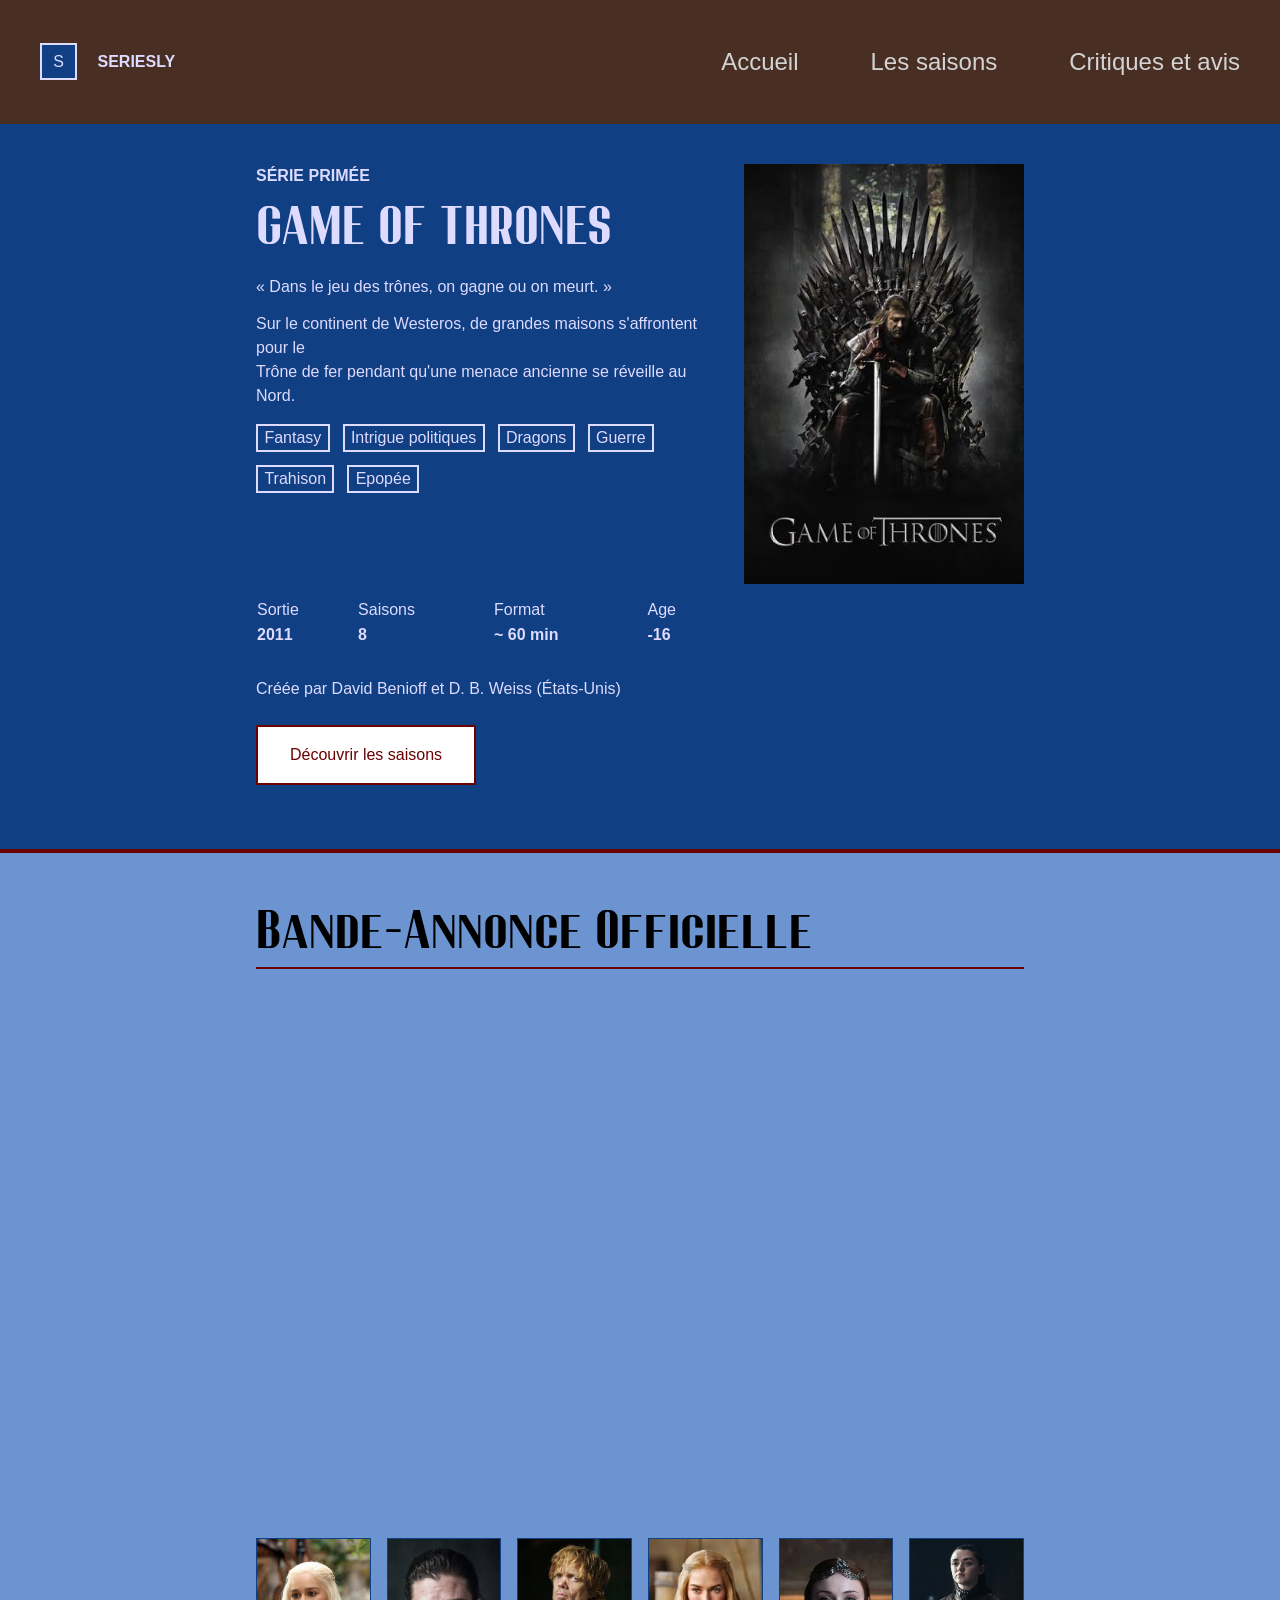
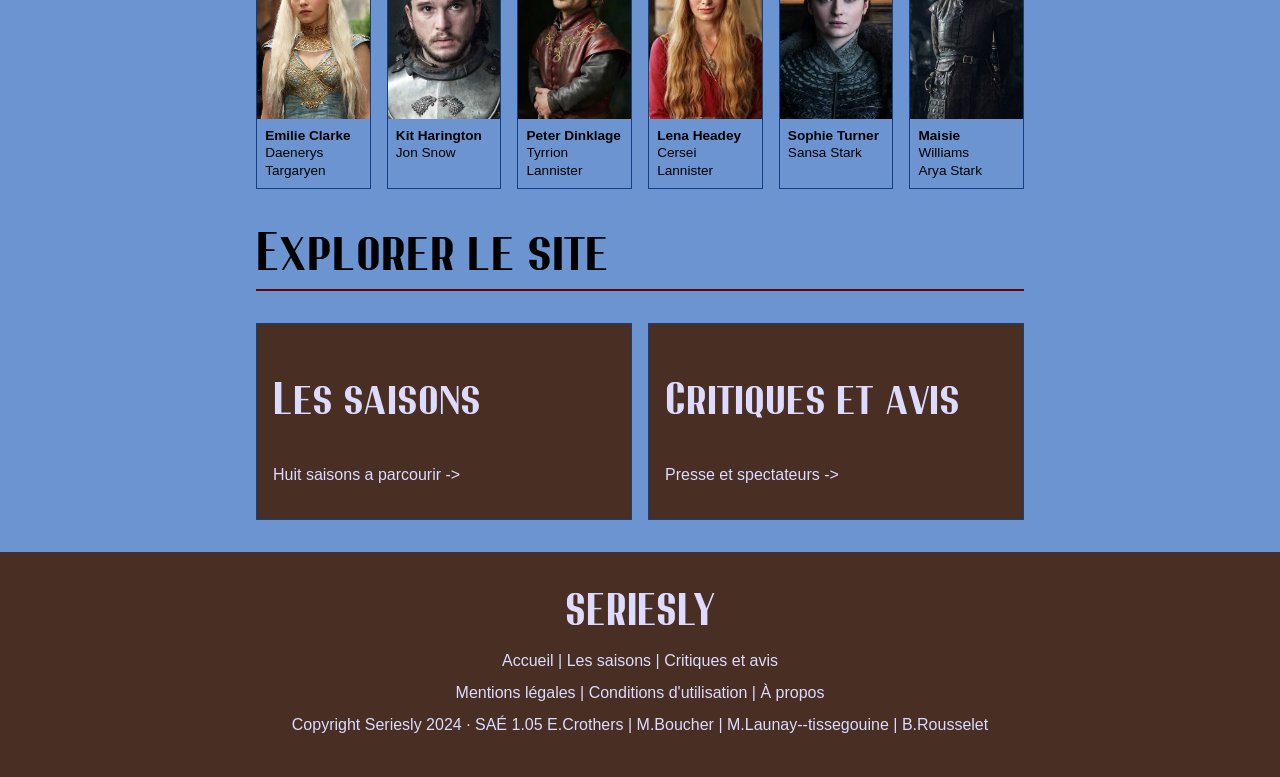
==== index.html @ 0ef0953d "correction de la strucure pour la publication du site avec github" ====
<!DOCTYPE html>
<html lang="">
  <head>
    <meta charset="utf-8">
    <title>Seriesly, Game of thrones</title>
		<link href="style.css" rel="stylesheet">
  </head>
  <body>
    <header>
        <p>S <a href=""><strong>SERIESLY</strong></a></p>
        <nav>
          <ul>
            <li>Accueil</li>
            <li>Les saisons</li>
            <li>Critiques et avis</li>
          </ul>
        </nav>
    </header>
    <div>
      <figure>
        <img src="./images/afficheSaison1.jpg" alt="Affiche Officielle">
      </figure>
      <p><strong>Série primée</strong></p>
      <h1>GAME OF THRONES</h1>
      <blockquote> &laquo Dans le jeu des trônes, on gagne ou on meurt. &raquo</blockquote>
      <p>Sur le continent de Westeros, de grandes maisons s'affrontent pour le <br>Trône de fer pendant qu'une menace ancienne se réveille au Nord.</p>
      <ul>
        <li>Fantasy</li>
        <li>Intrigue politiques</li>
        <li>Dragons</li>
        <li>Guerre</li>
        <li>Trahison</li>
        <li>Epopée</li>
      </ul>
      <table>
          <tr>
            <th>Sortie</th>
            <th>Saisons</th>
            <th>Format</th>
            <th>Age</th>
          </tr>
          <tr>
            <th>2011</th>
            <th>8</th>
            <th>~ 60 min</th>
            <th>-16</th>
          </tr>
      </table>
      <p>Créée par David Benioff et D. B. Weiss (États-Unis)</p>
      <p><a href="">Découvrir les saisons</a></p>
    </div>
    <main>
      <h1>Bande-Annonce Officielle</h1>
        <iframe width="100%" height="500" src="https://www.youtube.com/embed/aAF12LNAeNI" title="Bande Annonce Officielle" frameborder="0" allow="accelerometer; autoplay; clipboard-write; encrypted-media; gyroscope; picture-in-picture; web-share" allowfullscreen></iframe>     
        
      <ul>
        <li>
            <figure>
              <img src="./images/emiliaClarke.jpg" alt="Emilia Clarke, Daenerys Targaryen">
              <figcaption>Emilie Clarke <br>Daenerys Targaryen</figcaption>
            </figure>
        </li>
        <li>
          <figure>
            <img src="./images/kitHarington.jpg" alt="Kit Harington, Jon Snow">
            <figcaption>Kit Harington <br>Jon Snow</figcaption>
        </figure>
        </li>
        <li>
          <figure>
            <img src="./images/peterDinklage.jpg" alt="Peter Dinklage, Tyrrion Lannister">
            <figcaption>Peter Dinklage <br>Tyrrion Lannister</figcaption>
          </figure>
        </li>
        <li>
          <figure>
            <img src="./images/lenaHeadey.jpg" alt="Lena Headey, Cersei Lannister">
            <figcaption>Lena Headey <br>Cersei Lannister</figcaption>
          </figure>
        </li>
        <li>
          <figure>
            <img src="./images/sophieTurner.jpg" alt="Sophie Turner, Sansa Stark">
            <figcaption>Sophie Turner <br>Sansa Stark</figcaption>
          </figure>
        </li>
        <li>
          <figure>
            <img src="./images/maisieWilliams.jpg" alt="Maisie Williams, Arya Stark">
            <figcaption>Maisie Williams <br>Arya Stark</figcaption>
          </figure>
        </li>
      </ul>
      <h1>Explorer le site</h1>
      <section>
        <article>
          <h2>Les saisons</h2>
          <p>Huit saisons a parcourir -></p>
        </article>
        <article>
          <h2>Critiques et avis</h2>
          <p>Presse et spectateurs -></p>
        </article>
      </section>
    </main>
    <footer>
      <h2>SERIESLY</h2>
      <p><a href="">Accueil</a> | <a href="">Les saisons</a> | <a href="">Critiques et avis</a></p>
      <p>Mentions légales | Conditions d'utilisation | À propos</p>
      <p>Copyright Seriesly 2024 · SAÉ 1.05 <a href="mailto:enzo.crothers@etudiant.univ-rennes.fr">E.Crothers</a> | <a href="mailto:matthis.boucher@etudiant.univ-rennes.fr">M.Boucher</a> | <a href="mailto:matis.launay--tissegouine@etudiant.univ-rennes.fr">M.Launay--tissegouine</a> | <a href="mailto:baptiste.rousselet@etudiant.univ-rennes.fr">B.Rousselet</a></p>
    </footer>
  </body>
</html>
---- style.css ----
@font-face {
    font-family: 'Mason';
    src: url('./fonts/mason_2/Mason-bold.otf') format('opentype');
    font-weight: normal;
    font-style: normal;
}

body, header, footer {
    margin: 0;
}

body {
    font-family: 'Inter', Arial, sans-serif;
}

h1, h2, h3, h4 {
    font-family: 'Mason', serif;
}

h1 {
    font-size: 3em;
}

h2 {
    font-size: 2.5em;
}

h3 {
    font-size: 2em;
}

h4 {
    font-size: 1.5em;
}

p {
    line-height: 1.5em;
    font-size: 16px;
}

/* HEADER  */
header {
    padding: 1em 20px 1em 1em;
    display: flex;
    justify-content: space-between;
    align-items: center;
    color: #dddbff;
    background-color: #482e23;
    font-size: 1.5em;
}

header p::first-letter {
    background-color: #113f83;
    border: solid 2px #dddbff;
    padding: 0.5em 0.7em;
    margin: 1em;
}

header a {
    text-decoration: none;
    color: #dddbff;
    text-transform: uppercase;
}

header li:hover {
    border-bottom: solid 2px #dddbff;
    color: #dddbff;
}

header ul {
    display: flex;
    gap: 3em;
    list-style: none;
    color: lightgrey;
}

header nav {
    margin-left: auto;
    margin-right: 20px;
}

/* DIV */
div {
    background-color: #113f83;
    color: #dddbff;
    padding: 2.5em 20%;
    border-bottom: solid 4px #6B0000;
    overflow: auto;
}

div figure {
    float: right;
    margin: 0 0 1em 2em;
}

div figure img {
    max-width: 280px;
    height: auto;
    display: block;
}

div h1 {
    margin: 0.15em 0 0.3em 0;
}

div p:first-of-type {
    text-transform: uppercase;
    margin-top: 0;
    margin-bottom: 0;
}

div blockquote {
    margin: 0;
    font-size: 16px;
}

div ul {
    display: flex;
    flex-wrap: wrap;
    padding: 0;
    gap: 0.8em;
    list-style: none;
}

div li {
    border: solid 2px #dddbff;
    padding: 0.2em 0.4em;
}

div table {
    width: 60%;
    text-align: left;
    border-collapse: collapse;
    margin: 2em 0;
}

div table tr:first-of-type th {
    font-weight: normal;
    padding-bottom: 0.4em;
}

div p a {
    display: inline-block;
    padding: 1em 2em;
    margin: 0.5em 0;
    background-color: white;
    color: #6B0000;
    border: solid 2px #6B0000;
    text-decoration: none;
}

div p a:hover {
    background-color: #dddbff;
}

/* MAIN */
main {
    background-color: #6b94d1;
    color: black;
    padding: 2em 20%;
}

main h1 {
    width: 100%;
    border-bottom: solid 2px #6B0000;
    margin-top: 0.3em;
}

main iframe {
    width: 100%;
    height: 500px;
}

main ul {
    display: grid;
    grid-template-columns: repeat(6, 1fr);
    gap: 1em;
    list-style: none;
    padding: 0;
    margin: 2em 0;
}

main ul li {
    border: solid 1px #113f83;
}

main ul figure {
    margin: 0;
}

main ul img {
    width: 100%;
    height: 180px;
    object-fit: cover;
    object-position: top;
    display: block;
}

main ul figcaption {
    padding: 0.6em;
    font-size: 0.85em;
    line-height: 1.3em;
}

main ul figcaption::first-line {
    font-weight: bold;
}

main section {
    display: grid;
    grid-template-columns: repeat(2, 1fr);
    width: 100%;
    gap: 1em;
}

main article {
    color: #dddbff;
    background-color: #482e23;
    padding: 1em;
    border: solid 1px #113f83;
}

main article:hover {
    background-color: #6B0000;
}

/* FOOTER */

footer {
    background-color: #482e23;
    padding: 2em 0;
    margin: 0;
}

footer h2, footer p, footer a {
    color: #dddbff;
    margin: 0;
    text-align: center;
    text-decoration: none;
}

footer p {
    margin: 0.5em 0;
}

footer a:hover {
    border-bottom: solid 1px #dddbff;
}
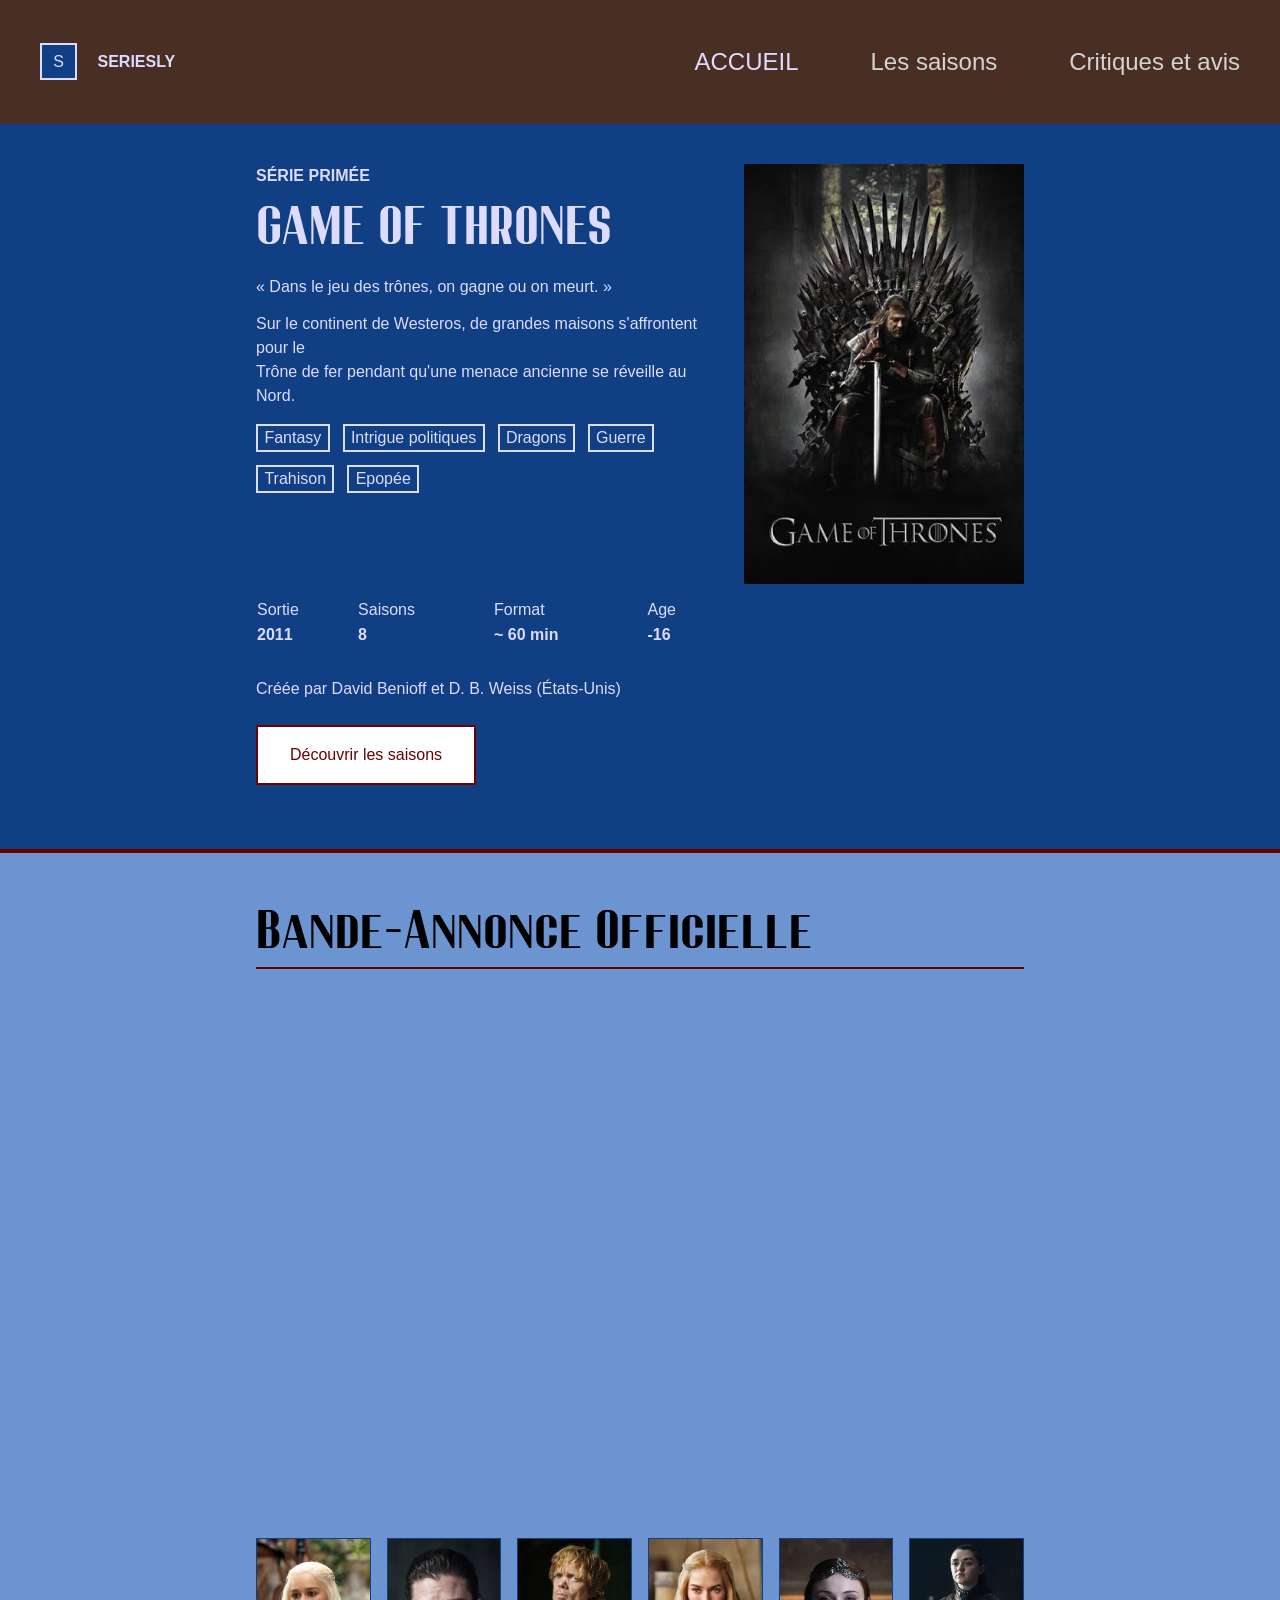
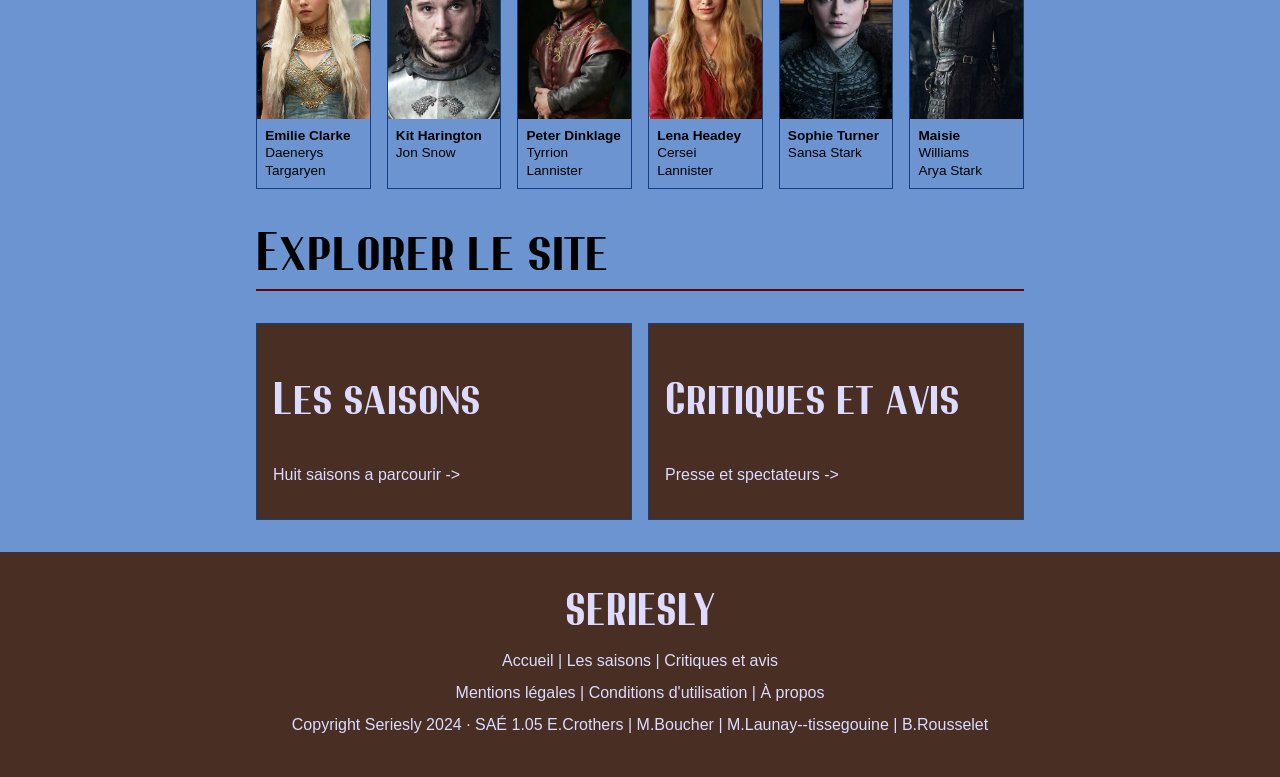
==== commit f8557008: "remove double site and add accueil reference" ====
--- a/index.html
+++ b/index.html
@@ -7,10 +7,10 @@
   </head>
   <body>
     <header>
-        <p>S <a href=""><strong>SERIESLY</strong></a></p>
+        <p>S <a href="#"><strong>SERIESLY</strong></a></p>
         <nav>
           <ul>
-            <li>Accueil</li>
+            <li><a href="#">Accueil</a></li>
             <li>Les saisons</li>
             <li>Critiques et avis</li>
           </ul>
@@ -105,7 +105,7 @@
     </main>
     <footer>
       <h2>SERIESLY</h2>
-      <p><a href="">Accueil</a> | <a href="">Les saisons</a> | <a href="">Critiques et avis</a></p>
+      <p><a href="#">Accueil</a> | <a href="">Les saisons</a> | <a href="">Critiques et avis</a></p>
       <p>Mentions légales | Conditions d'utilisation | À propos</p>
       <p>Copyright Seriesly 2024 · SAÉ 1.05 <a href="mailto:enzo.crothers@etudiant.univ-rennes.fr">E.Crothers</a> | <a href="mailto:matthis.boucher@etudiant.univ-rennes.fr">M.Boucher</a> | <a href="mailto:matis.launay--tissegouine@etudiant.univ-rennes.fr">M.Launay--tissegouine</a> | <a href="mailto:baptiste.rousselet@etudiant.univ-rennes.fr">B.Rousselet</a></p>
     </footer>
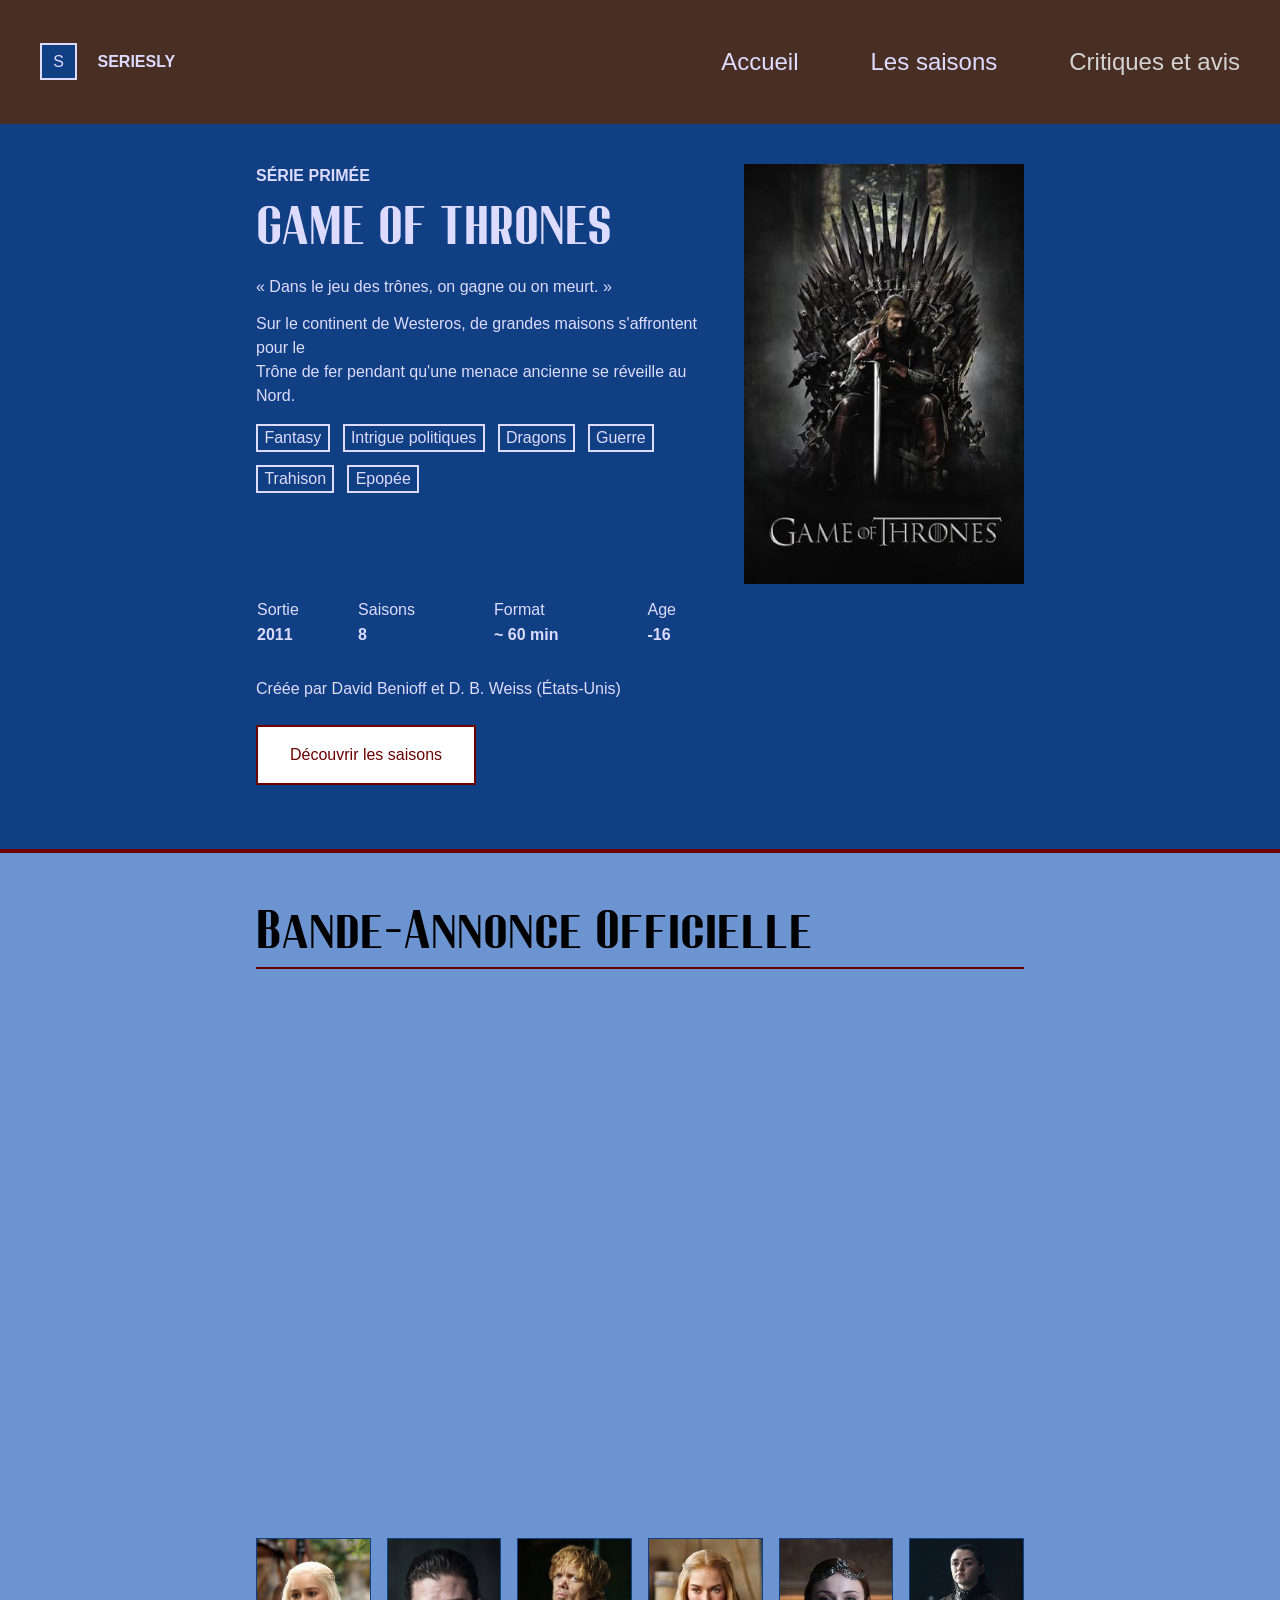
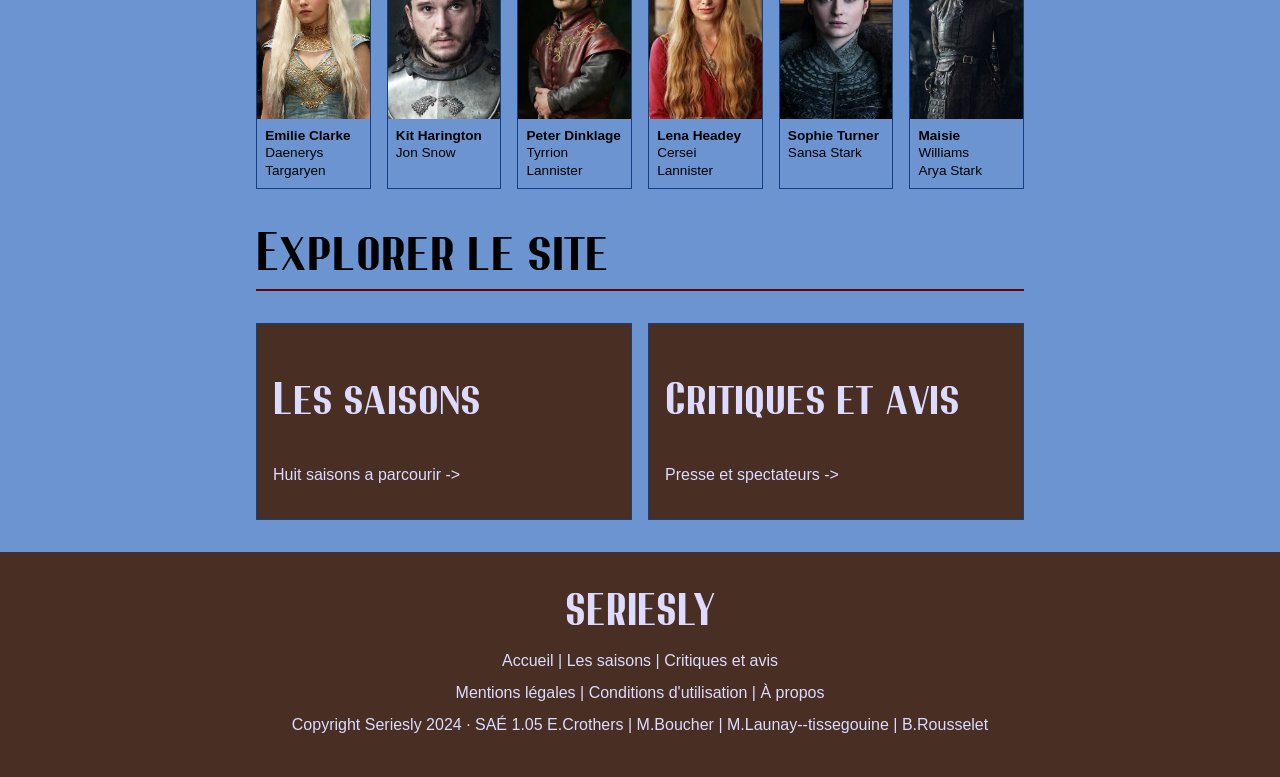
==== commit d7880293: "nouvelle page listeSaison et commencé saisonUn manque juste le css du main" ====
--- a/index.html
+++ b/index.html
@@ -3,15 +3,15 @@
   <head>
     <meta charset="utf-8">
     <title>Seriesly, Game of thrones</title>
-		<link href="style.css" rel="stylesheet">
+		<link href="style_index.css" rel="stylesheet">
   </head>
   <body>
     <header>
-        <p>S <a href="#"><strong>SERIESLY</strong></a></p>
+        <p> <a href="#">S <strong>SERIESLY</strong></a></p>
         <nav>
           <ul>
             <li><a href="#">Accueil</a></li>
-            <li>Les saisons</li>
+            <li><a href="./listeSaison.html">Les saisons</a></li>
             <li>Critiques et avis</li>
           </ul>
         </nav>
@@ -47,7 +47,7 @@
           </tr>
       </table>
       <p>Créée par David Benioff et D. B. Weiss (États-Unis)</p>
-      <p><a href="">Découvrir les saisons</a></p>
+      <p><a href="./listeSaison.html">Découvrir les saisons</a></p>
     </div>
     <main>
       <h1>Bande-Annonce Officielle</h1>
@@ -95,7 +95,7 @@
       <section>
         <article>
           <h2>Les saisons</h2>
-          <p>Huit saisons a parcourir -></p>
+          <p><a href="./listeSaison.html">Huit saisons a parcourir -></a></p>
         </article>
         <article>
           <h2>Critiques et avis</h2>
@@ -105,7 +105,7 @@
     </main>
     <footer>
       <h2>SERIESLY</h2>
-      <p><a href="#">Accueil</a> | <a href="">Les saisons</a> | <a href="">Critiques et avis</a></p>
+      <p><a href="#">Accueil</a> | <a href="./listeSaison.html">Les saisons</a> | <a href="">Critiques et avis</a></p>
       <p>Mentions légales | Conditions d'utilisation | À propos</p>
       <p>Copyright Seriesly 2024 · SAÉ 1.05 <a href="mailto:enzo.crothers@etudiant.univ-rennes.fr">E.Crothers</a> | <a href="mailto:matthis.boucher@etudiant.univ-rennes.fr">M.Boucher</a> | <a href="mailto:matis.launay--tissegouine@etudiant.univ-rennes.fr">M.Launay--tissegouine</a> | <a href="mailto:baptiste.rousselet@etudiant.univ-rennes.fr">B.Rousselet</a></p>
     </footer>
--- a/style_index.css
+++ b/style_index.css
@@ -0,0 +1,263 @@
+@font-face {
+    font-family: 'Mason';
+    src: url('./fonts/mason_2/Mason-bold.otf') format('opentype');
+    font-weight: normal;
+    font-style: normal;
+}
+
+body, header, footer {
+    margin: 0;
+}
+
+body {
+    font-family: 'Inter', Arial, sans-serif;
+}
+
+h1, h2, h3, h4 {
+    font-family: 'Mason', serif;
+}
+
+h1 {
+    font-size: 3em;
+}
+
+h2 {
+    font-size: 2.5em;
+}
+
+h3 {
+    font-size: 2em;
+}
+
+h4 {
+    font-size: 1.5em;
+}
+
+p {
+    line-height: 1.5em;
+    font-size: 16px;
+}
+
+/* HEADER  */
+header {
+    padding: 1em 20px 1em 1em;
+    display: flex;
+    justify-content: space-between;
+    align-items: center;
+    color: #dddbff;
+    background-color: #482e23;
+    font-size: 1.5em;
+}
+
+header p::first-letter {
+    background-color: #113f83;
+    border: solid 2px #dddbff;
+    padding: 0.5em 0.7em;
+    margin: 1em;
+}
+
+header p a {
+    text-decoration: none;
+    color: #dddbff;
+    text-transform: uppercase;
+}
+
+header a {
+    text-decoration: none;
+    color: #dddbff;
+}
+
+header li:hover {
+    border-bottom: solid 2px #dddbff;
+    color: #dddbff;
+}
+
+header ul {
+    display: flex;
+    gap: 3em;
+    list-style: none;
+    color: lightgrey;
+}
+
+header nav {
+    margin-left: auto;
+    margin-right: 20px;
+}
+
+/* DIV */
+div {
+    background-color: #113f83;
+    color: #dddbff;
+    padding: 2.5em 20%;
+    border-bottom: solid 4px #6B0000;
+    overflow: auto;
+}
+
+div figure {
+    float: right;
+    margin: 0 0 1em 2em;
+}
+
+div figure img {
+    max-width: 280px;
+    height: auto;
+    display: block;
+}
+
+div h1 {
+    margin: 0.15em 0 0.3em 0;
+}
+
+div p:first-of-type {
+    text-transform: uppercase;
+    margin-top: 0;
+    margin-bottom: 0;
+}
+
+div blockquote {
+    margin: 0;
+    font-size: 16px;
+}
+
+div ul {
+    display: flex;
+    flex-wrap: wrap;
+    padding: 0;
+    gap: 0.8em;
+    list-style: none;
+}
+
+div li {
+    border: solid 2px #dddbff;
+    padding: 0.2em 0.4em;
+}
+
+div table {
+    width: 60%;
+    text-align: left;
+    border-collapse: collapse;
+    margin: 2em 0;
+}
+
+div table tr:first-of-type th {
+    font-weight: normal;
+    padding-bottom: 0.4em;
+}
+
+div p a {
+    display: inline-block;
+    padding: 1em 2em;
+    margin: 0.5em 0;
+    background-color: white;
+    color: #6B0000;
+    border: solid 2px #6B0000;
+    text-decoration: none;
+}
+
+div p a:hover {
+    background-color: #dddbff;
+}
+
+/* MAIN */
+main {
+    background-color: #6b94d1;
+    color: black;
+    padding: 2em 20%;
+}
+
+main h1 {
+    width: 100%;
+    border-bottom: solid 2px #6B0000;
+    margin-top: 0.3em;
+}
+
+main iframe {
+    width: 100%;
+    height: 500px;
+}
+
+main ul {
+    display: grid;
+    grid-template-columns: repeat(6, 1fr);
+    gap: 1em;
+    list-style: none;
+    padding: 0;
+    margin: 2em 0;
+}
+
+main ul li {
+    border: solid 1px #113f83;
+}
+
+main ul figure {
+    margin: 0;
+}
+
+main ul img {
+    width: 100%;
+    height: 180px;
+    object-fit: cover;
+    object-position: top;
+    display: block;
+}
+
+main ul figcaption {
+    padding: 0.6em;
+    font-size: 0.85em;
+    line-height: 1.3em;
+}
+
+main ul figcaption::first-line {
+    font-weight: bold;
+}
+
+main section {
+    display: grid;
+    grid-template-columns: repeat(2, 1fr);
+    width: 100%;
+    gap: 1em;
+}
+
+main article {
+    color: #dddbff;
+    background-color: #482e23;
+    padding: 1em;
+    border: solid 1px #113f83;
+}
+
+main section a {
+    text-decoration: none;
+    color: #dddbff;
+}
+
+main section a:hover {
+    border-bottom: solid 1px #dddbff;
+}
+
+main article:hover {
+    background-color: #6B0000;
+}
+
+/* FOOTER */
+
+footer {
+    background-color: #482e23;
+    padding: 2em 0;
+    margin: 0;
+}
+
+footer h2, footer p, footer a {
+    color: #dddbff;
+    margin: 0;
+    text-align: center;
+    text-decoration: none;
+}
+
+footer p {
+    margin: 0.5em 0;
+}
+
+
+footer a:hover {
+    border-bottom: solid 1px #dddbff;
+}
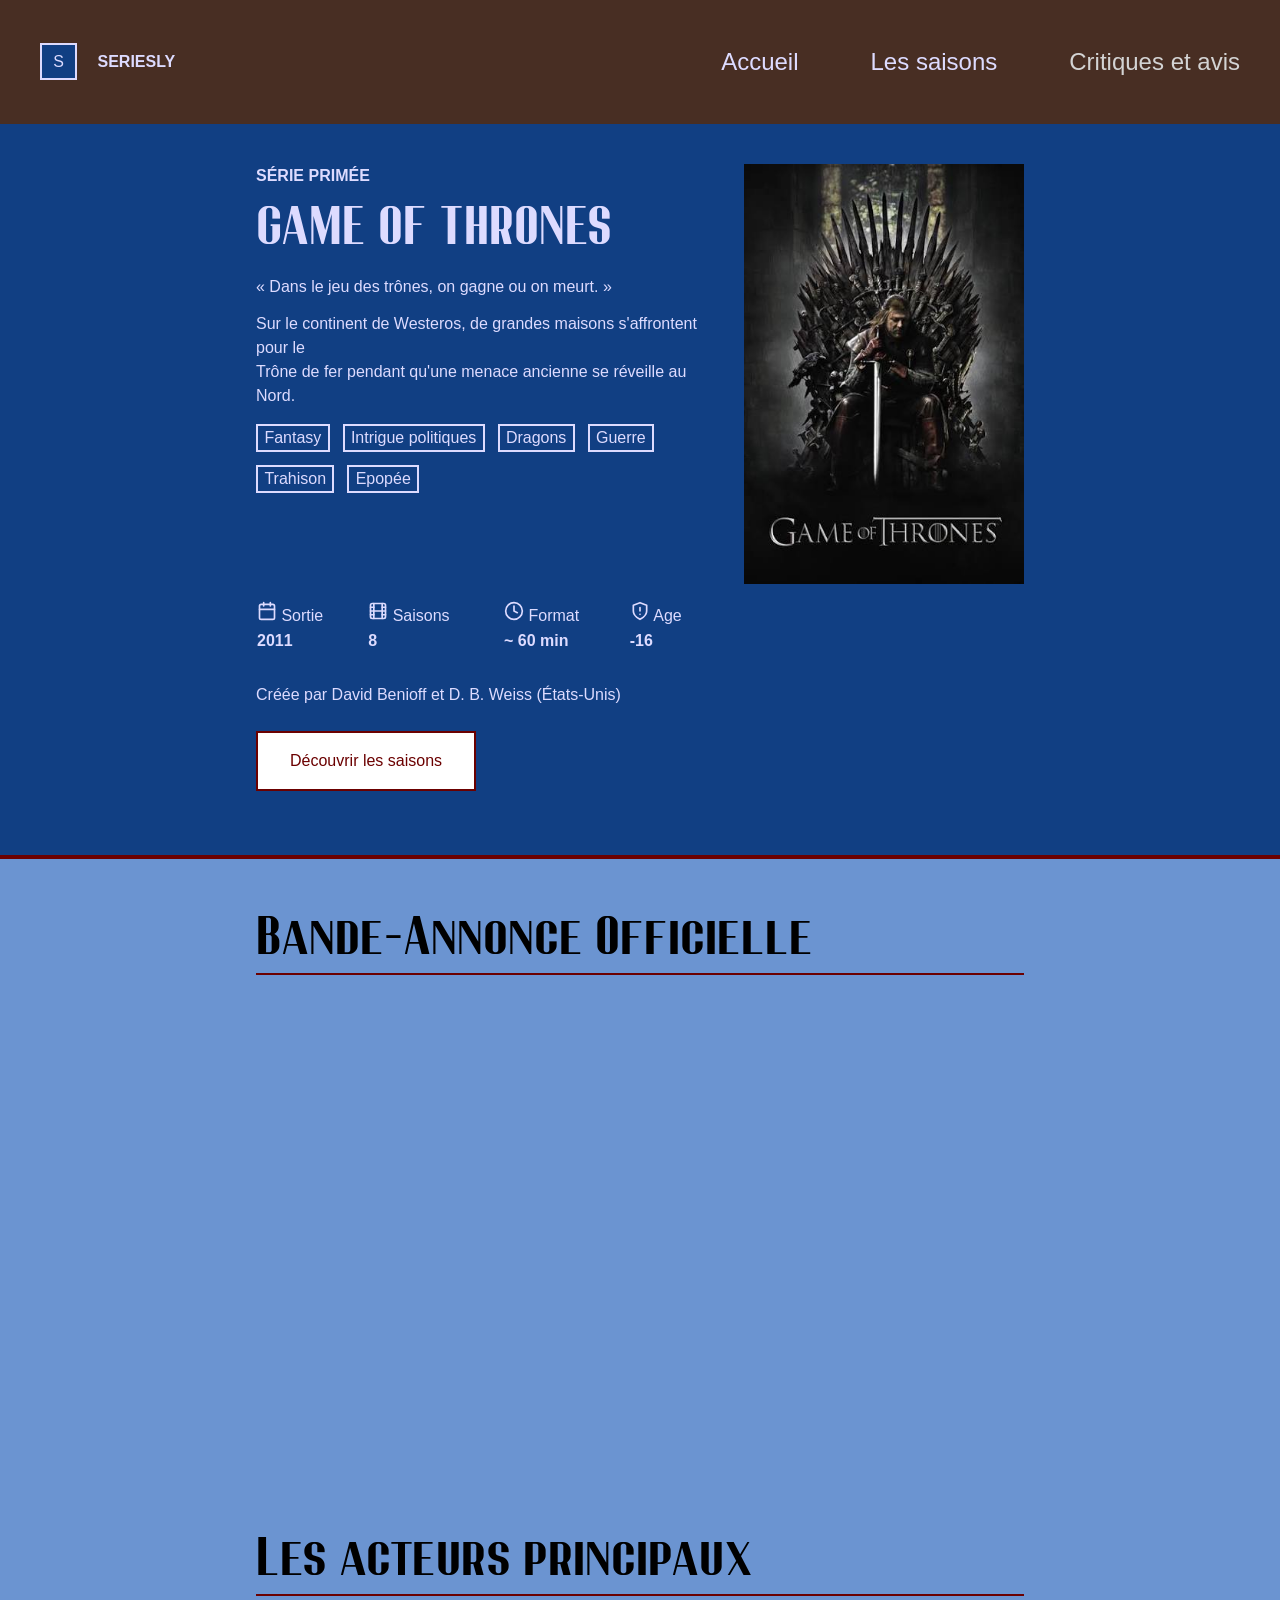
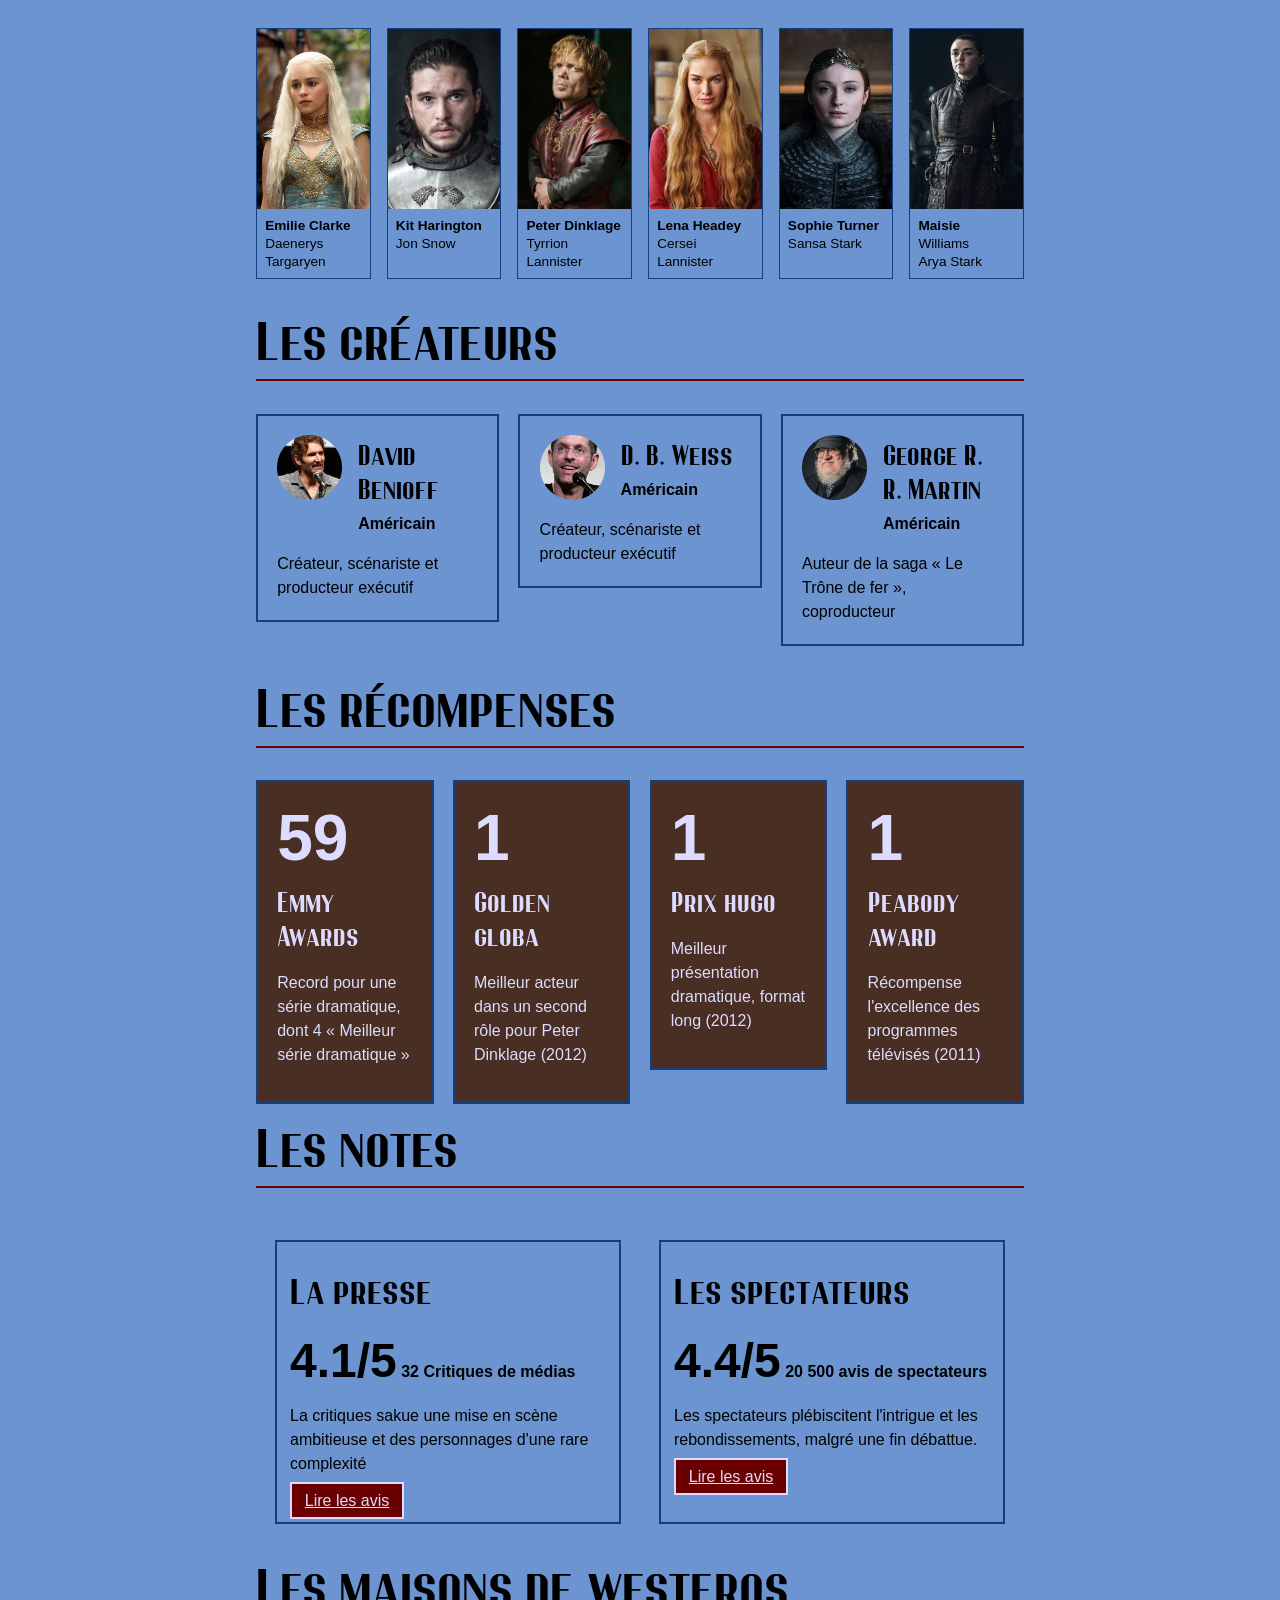
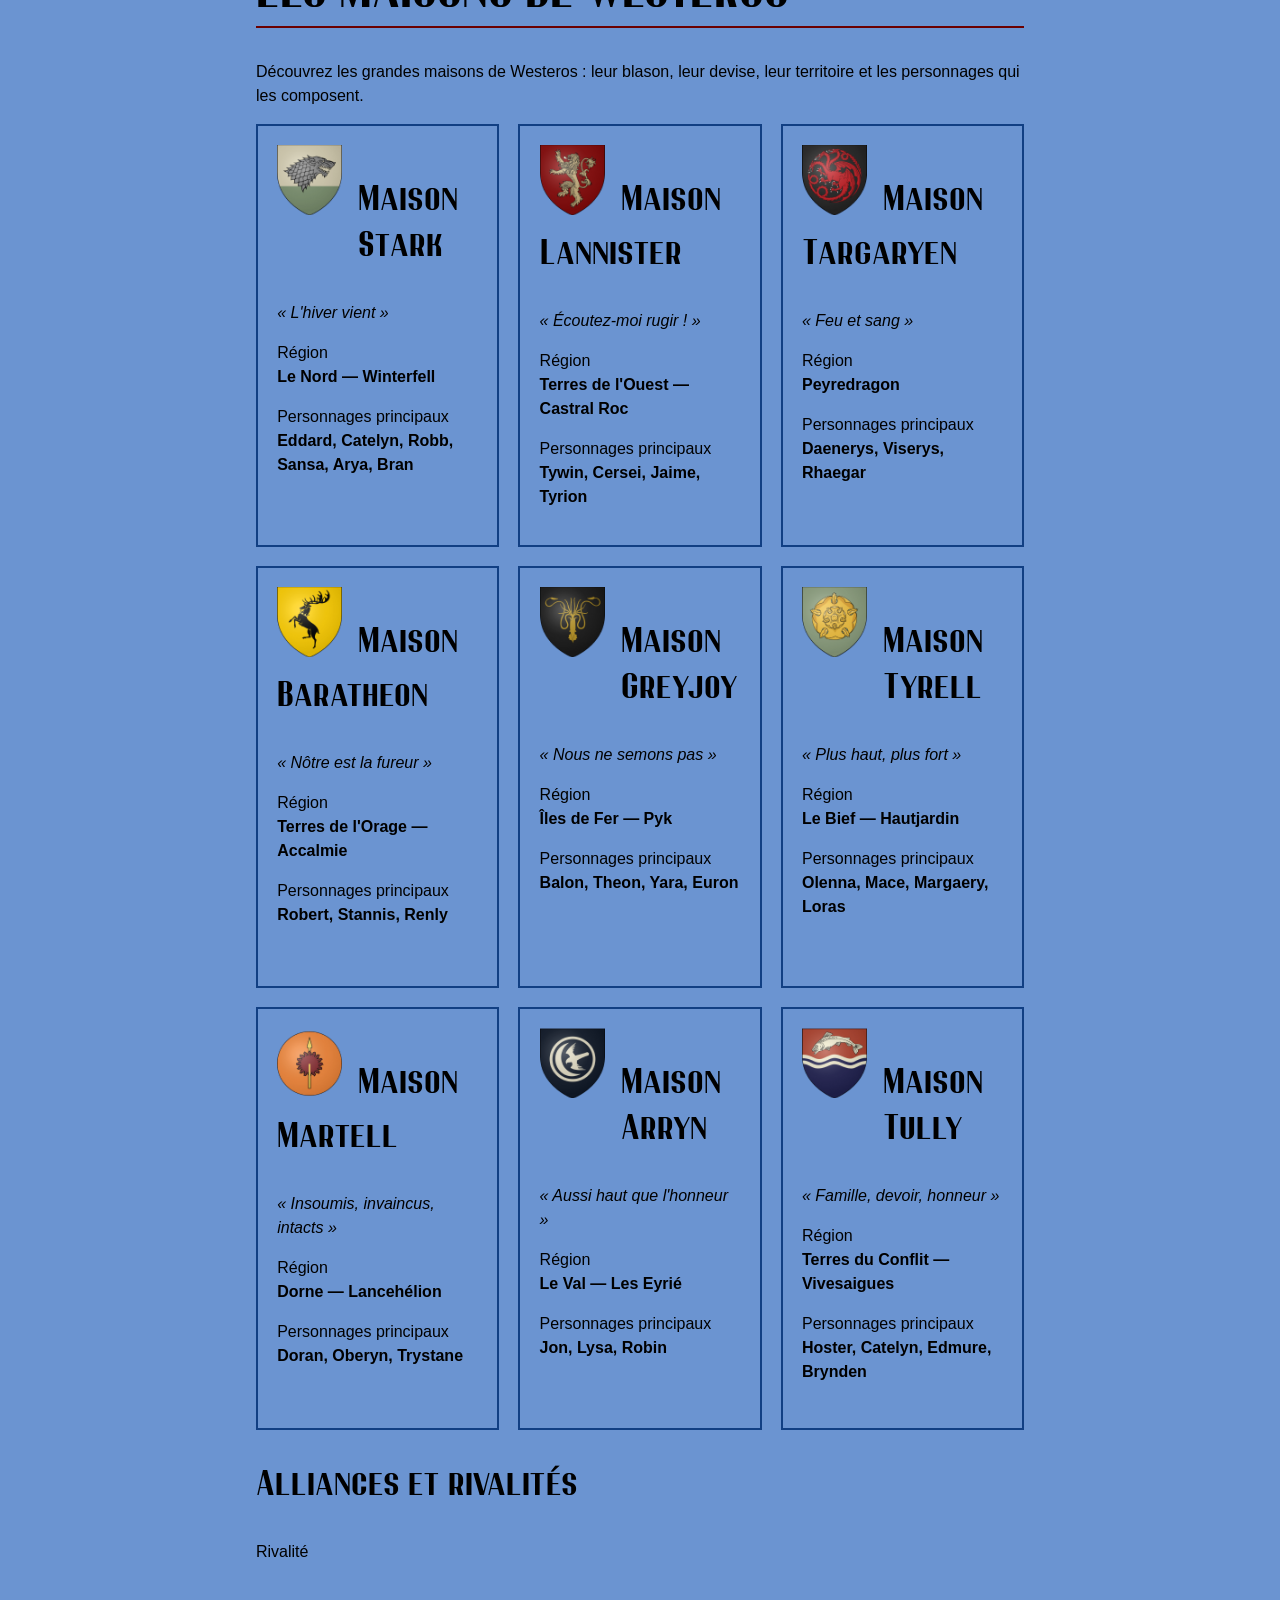
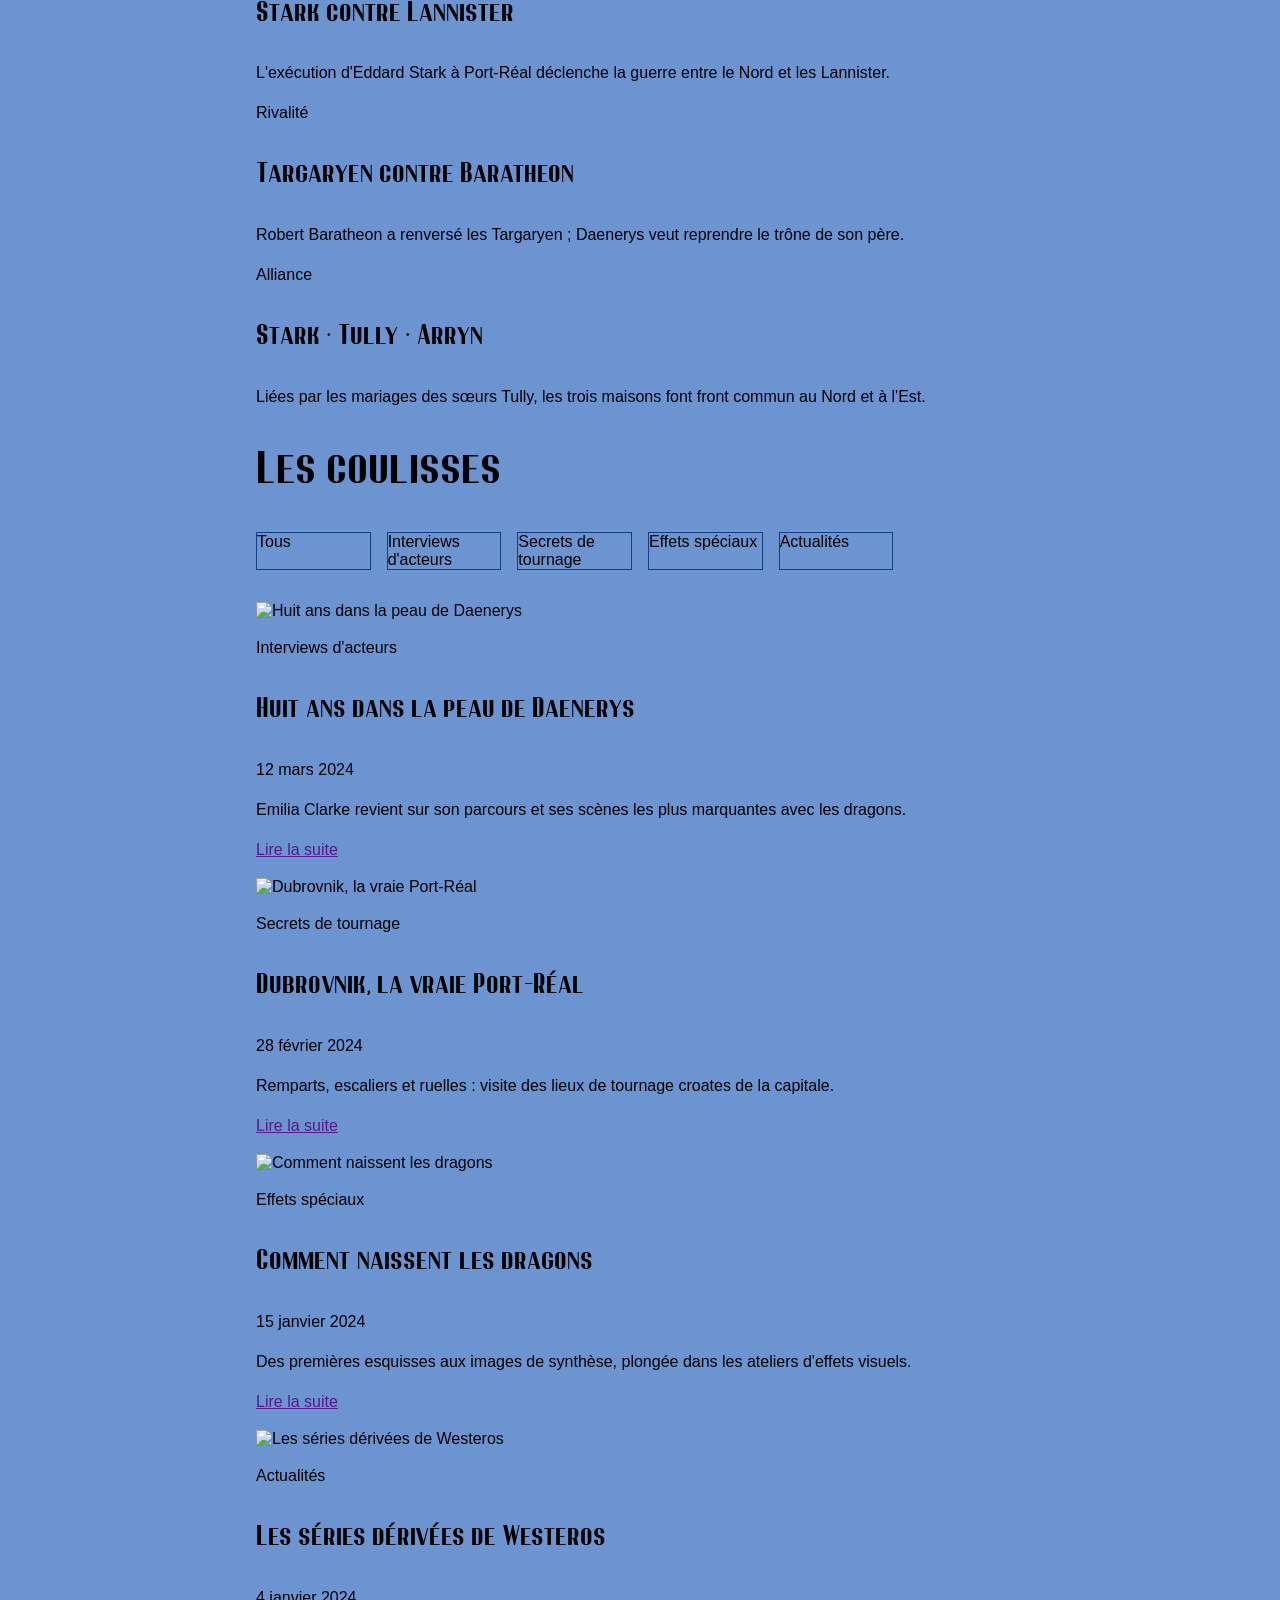
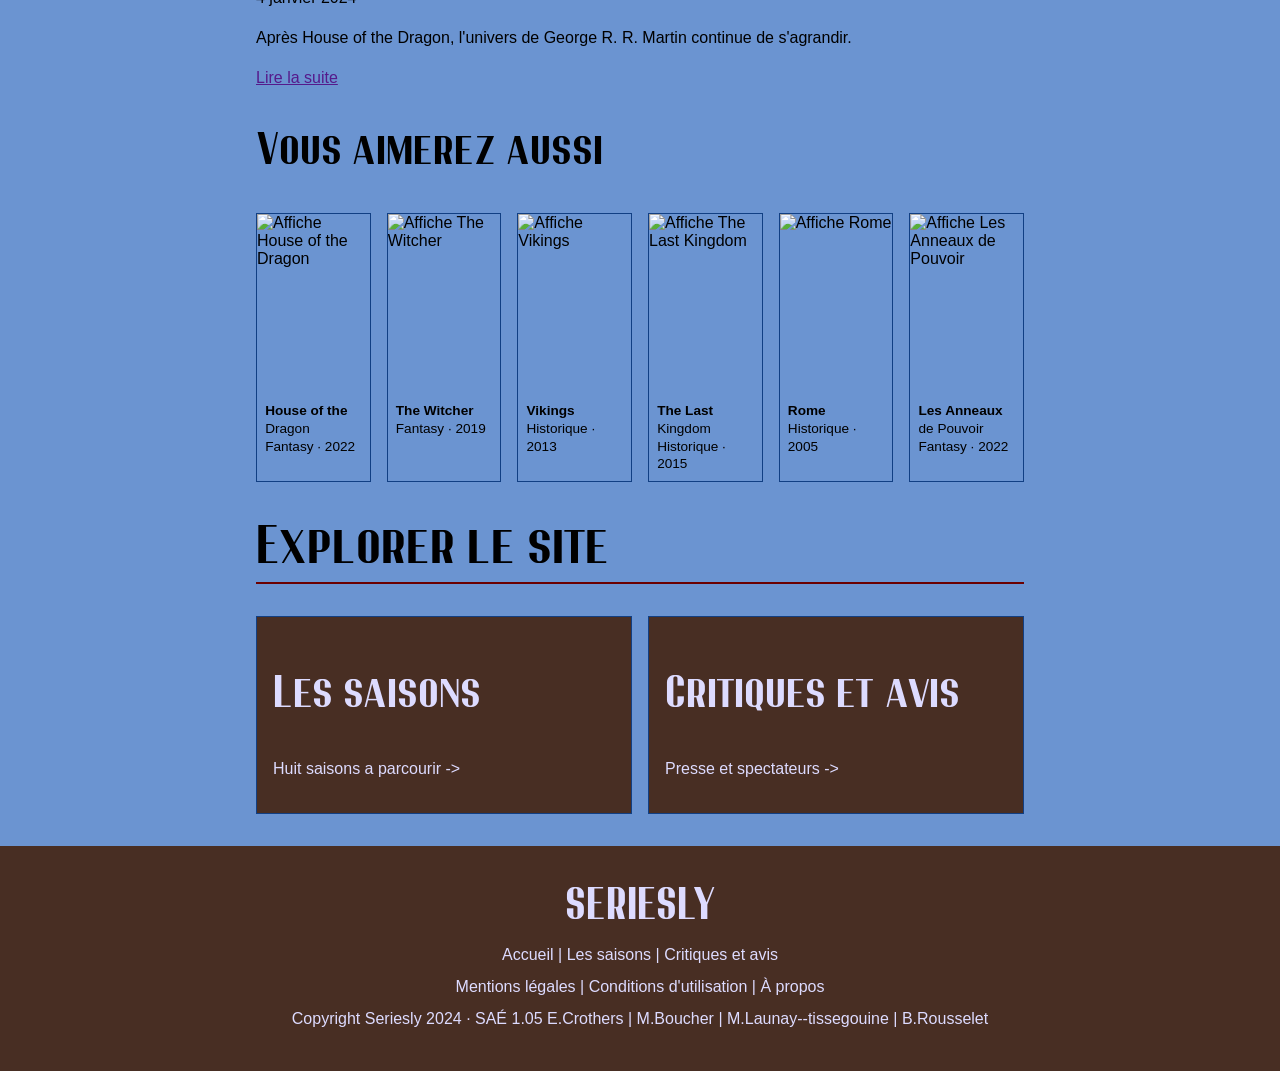
==== commit 37b3969f: "new figma change accueil" ====
--- a/index.html
+++ b/index.html
@@ -16,7 +16,7 @@
           </ul>
         </nav>
     </header>
-    <div>
+    <div class="start">
       <figure>
         <img src="./images/afficheSaison1.jpg" alt="Affiche Officielle">
       </figure>
@@ -34,10 +34,43 @@
       </ul>
       <table>
           <tr>
-            <th>Sortie</th>
-            <th>Saisons</th>
-            <th>Format</th>
-            <th>Age</th>
+            <th>
+              <svg width="20" height="20" viewBox="0 0 24 24" fill="none" stroke="currentColor" stroke-width="2" stroke-linecap="round" stroke-linejoin="round" aria-label="Sortie">
+                <rect x="3" y="4" width="18" height="18" rx="2" ry="2"></rect>
+                <line x1="16" y1="2" x2="16" y2="6"></line>
+                <line x1="8" y1="2" x2="8" y2="6"></line>
+                <line x1="3" y1="10" x2="21" y2="10"></line>
+              </svg> 
+              Sortie
+            </th>
+            <th>
+              <svg width="20" height="20" viewBox="0 0 24 24" fill="none" stroke="currentColor" stroke-width="2" stroke-linecap="round" stroke-linejoin="round" aria-label="Saisons">
+                <rect width="18" height="18" x="3" y="3" rx="2"></rect>
+                <path d="M7 3v18"></path>
+                <path d="M3 7.5h4"></path>
+                <path d="M3 12h18"></path>
+                <path d="M3 16.5h4"></path>
+                <path d="M17 3v18"></path>
+                <path d="M17 7.5h4"></path>
+                <path d="M17 16.5h4"></path>
+              </svg>
+              Saisons
+            </th>
+            <th>
+              <svg width="20" height="20" viewBox="0 0 24 24" fill="none" stroke="currentColor" stroke-width="2" stroke-linecap="round" stroke-linejoin="round" aria-label="Format">
+                <circle cx="12" cy="12" r="10"></circle>
+                <polyline points="12 6 12 12 16 14"></polyline>
+              </svg>
+              Format
+            </th>
+            <th>
+              <svg width="20" height="20" viewBox="0 0 24 24" fill="none" stroke="currentColor" stroke-width="2" stroke-linecap="round" stroke-linejoin="round" aria-label="Âge">
+                <path d="M12 22s8-4 8-10V5l-8-3-8 3v7c0 6 8 10 8 10z"></path>
+                <line x1="12" y1="8" x2="12" y2="12"></line>
+                <line x1="12" y1="16" x2="12.01" y2="16"></line>
+              </svg>
+              Age
+            </th>
           </tr>
           <tr>
             <th>2011</th>
@@ -52,47 +85,271 @@
     <main>
       <h1>Bande-Annonce Officielle</h1>
         <iframe width="100%" height="500" src="https://www.youtube.com/embed/aAF12LNAeNI" title="Bande Annonce Officielle" frameborder="0" allow="accelerometer; autoplay; clipboard-write; encrypted-media; gyroscope; picture-in-picture; web-share" allowfullscreen></iframe>     
-        
+        <h1>Les acteurs principaux</h1>
+        <ul>
+          <li>
+              <figure>
+                <img src="./images/emiliaClarke.jpg" alt="Emilia Clarke, Daenerys Targaryen">
+                <figcaption>Emilie Clarke <br>Daenerys Targaryen</figcaption>
+              </figure>
+          </li>
+          <li>
+            <figure>
+              <img src="./images/kitHarington.jpg" alt="Kit Harington, Jon Snow">
+              <figcaption>Kit Harington <br>Jon Snow</figcaption>
+          </figure>
+          </li>
+          <li>
+            <figure>
+              <img src="./images/peterDinklage.jpg" alt="Peter Dinklage, Tyrrion Lannister">
+              <figcaption>Peter Dinklage <br>Tyrrion Lannister</figcaption>
+            </figure>
+          </li>
+          <li>
+            <figure>
+              <img src="./images/lenaHeadey.jpg" alt="Lena Headey, Cersei Lannister">
+              <figcaption>Lena Headey <br>Cersei Lannister</figcaption>
+            </figure>
+          </li>
+          <li>
+            <figure>
+              <img src="./images/sophieTurner.jpg" alt="Sophie Turner, Sansa Stark">
+              <figcaption>Sophie Turner <br>Sansa Stark</figcaption>
+            </figure>
+          </li>
+          <li>
+            <figure>
+              <img src="./images/maisieWilliams.jpg" alt="Maisie Williams, Arya Stark">
+              <figcaption>Maisie Williams <br>Arya Stark</figcaption>
+            </figure>
+          </li>
+        </ul>
+      <h1>Les créateurs</h1>
+      <section class="createur">
+        <article>
+          <img src="./images/davidBenioff.jpg" alt="David Benioff">
+          <h4>David Benioff</h4>
+          <p><strong>Américain</strong></p>
+          <p>Créateur, scénariste et producteur exécutif</p>
+        </article>
+        <article>
+          <img src="./images/dbWeiss.jpg" alt="D. B. Weiss">
+          <h4>D. B. Weiss</h4>
+          <p><strong>Américain</strong></p>
+          <p>Créateur, scénariste et producteur exécutif</p>
+        </article>
+        <article>
+          <img src="./images/georgeRRMartin.jpg" alt="George R. R. Martin">
+          <h4>George R. R. Martin</h4>
+          <p><strong>Américain</strong></p>
+          <p>Auteur de la saga &laquo; Le Trône de fer &raquo;, coproducteur</p>
+        </article>
+      </section>
+      <h1>Les récompenses</h1>
+      <section class="recompense">
+        <article>
+          59
+          <h4>Emmy Awards</h4>
+          <p>Record pour une série dramatique, dont 4 &laquo Meilleur série dramatique &raquo</p>
+        </article>
+        <article>
+          1<br><h4>Golden globa</h4>
+          <p>Meilleur acteur dans un second rôle pour Peter Dinklage (2012)</p>
+        </article>
+        <article>
+          1 <br><h4>Prix hugo</h4>
+          <p>Meilleur présentation dramatique, format long (2012)</p>
+        </article>
+        <article>
+          1 <br><h4>Peabody award</h4>
+          <p>Récompense l'excellence des programmes télévisés (2011)</p>
+        </article>
+      </section>
+      <h1>Les notes</h1>
+      <section class="notes">
+        <article>
+          <h3>La presse</h3>
+          <div class="note">4.1/5</div> <div class="nb-avis">32 Critiques de médias</div>
+          <p>La critiques sakue une mise en scène ambitieuse et des personnages d'une rare complexité</p>
+          <a href="">Lire les avis</a>
+        </article>
+        <article>
+          <h3>Les spectateurs</h3>
+          <div class="note">4.4/5</div> <div class="nb-avis">20 500 avis de spectateurs</div>
+          <p>Les spectateurs plébiscitent l'intrigue et les rebondissements, malgré une fin débattue.</p>
+          <a href="">Lire les avis</a>
+        </article>
+      </section>
+      <h1>Les maisons de westeros</h1>
+      <p>Découvrez les grandes maisons de Westeros : leur blason, leur devise, leur territoire et les personnages qui les composent.</p>
+      <section class="maisons">
+        <article>
+          <img src="./images/maisonStark.jpg" alt="Blason Maison Stark">
+          <h3>Maison Stark</h3>
+          <p><em>&laquo; L'hiver vient &raquo;</em></p>
+          <p>Région <br><strong>Le Nord — Winterfell</strong></p>
+          <p>Personnages principaux <br><strong>Eddard, Catelyn, Robb, Sansa, Arya, Bran</strong></p>
+        </article>
+        <article>
+          <img src="./images/maisonLannister.jpg" alt="Blason Maison Lannister">
+          <h3>Maison Lannister</h3>
+          <p><em>&laquo; Écoutez-moi rugir ! &raquo;</em></p>
+          <p>Région <br><strong>Terres de l'Ouest — Castral Roc</strong></p>
+          <p>Personnages principaux <br><strong>Tywin, Cersei, Jaime, Tyrion</strong></p>
+        </article>
+        <article>
+          <img src="./images/maisonTargaryen.jpg" alt="Blason Maison Targaryen">
+          <h3>Maison Targaryen</h3>
+          <p><em>&laquo; Feu et sang &raquo;</em></p>
+          <p>Région <br><strong>Peyredragon</strong></p>
+          <p>Personnages principaux <br><strong>Daenerys, Viserys, Rhaegar</strong></p>
+        </article>
+        <article>
+          <img src="./images/maisonBaratheon.jpg" alt="Blason Maison Baratheon">
+          <h3>Maison Baratheon</h3>
+          <p><em>&laquo; Nôtre est la fureur &raquo;</em></p>
+          <p>Région <br><strong>Terres de l'Orage — Accalmie</strong></p>
+          <p>Personnages principaux <br><strong>Robert, Stannis, Renly</strong></p>
+        </article>
+        <article>
+          <img src="./images/maisonGreyjoy.jpg" alt="Blason Maison Greyjoy">
+          <h3>Maison Greyjoy</h3>
+          <p><em>&laquo; Nous ne semons pas &raquo;</em></p>
+          <p>Région <br><strong>Îles de Fer — Pyk</strong></p>
+          <p>Personnages principaux <br><strong>Balon, Theon, Yara, Euron</strong></p>
+        </article>
+        <article>
+          <img src="./images/maisonTyrell.jpg" alt="Blason Maison Tyrell">
+          <h3>Maison Tyrell</h3>
+          <p><em>&laquo; Plus haut, plus fort &raquo;</em></p>
+          <p>Région <br><strong>Le Bief — Hautjardin</strong></p>
+          <p>Personnages principaux <br><strong>Olenna, Mace, Margaery, Loras</strong></p>
+        </article>
+        <article>
+          <img src="./images/maisonMartell.jpg" alt="Blason Maison Martell">
+          <h3>Maison Martell</h3>
+          <p><em>&laquo; Insoumis, invaincus, intacts &raquo;</em></p>
+          <p>Région <br><strong>Dorne — Lancehélion</strong></p>
+          <p>Personnages principaux <br><strong>Doran, Oberyn, Trystane</strong></p>
+        </article>
+        <article>
+          <img src="./images/maisonArryn.jpg" alt="Blason Maison Arryn">
+          <h3>Maison Arryn</h3>
+          <p><em>&laquo; Aussi haut que l'honneur &raquo;</em></p>
+          <p>Région <br><strong>Le Val — Les Eyrié</strong></p>
+          <p>Personnages principaux <br><strong>Jon, Lysa, Robin</strong></p>
+        </article>
+        <article>
+          <img src="./images/maisonTully.jpg" alt="Blason Maison Tully">
+          <h3>Maison Tully</h3>
+          <p><em>&laquo; Famille, devoir, honneur &raquo;</em></p>
+          <p>Région <br><strong>Terres du Conflit — Vivesaigues</strong></p>
+          <p>Personnages principaux <br><strong>Hoster, Catelyn, Edmure, Brynden</strong></p>
+        </article>
+      </section>
+
+      <h3>Alliances et rivalités</h3>
+      <section>
+        <article>
+          <p>Rivalité</p>
+          <h4>Stark contre Lannister</h4>
+          <p>L'exécution d'Eddard Stark à Port-Réal déclenche la guerre entre le Nord et les Lannister.</p>
+        </article>
+        <article>
+          <p>Rivalité</p>
+          <h4>Targaryen contre Baratheon</h4>
+          <p>Robert Baratheon a renversé les Targaryen ; Daenerys veut reprendre le trône de son père.</p>
+        </article>
+        <article>
+          <p>Alliance</p>
+          <h4>Stark · Tully · Arryn</h4>
+          <p>Liées par les mariages des sœurs Tully, les trois maisons font front commun au Nord et à l'Est.</p>
+        </article>
+      </section>
+      <h2>Les coulisses</h2>
       <ul>
-        <li>
-            <figure>
-              <img src="./images/emiliaClarke.jpg" alt="Emilia Clarke, Daenerys Targaryen">
-              <figcaption>Emilie Clarke <br>Daenerys Targaryen</figcaption>
-            </figure>
-        </li>
-        <li>
-          <figure>
-            <img src="./images/kitHarington.jpg" alt="Kit Harington, Jon Snow">
-            <figcaption>Kit Harington <br>Jon Snow</figcaption>
-        </figure>
-        </li>
-        <li>
-          <figure>
-            <img src="./images/peterDinklage.jpg" alt="Peter Dinklage, Tyrrion Lannister">
-            <figcaption>Peter Dinklage <br>Tyrrion Lannister</figcaption>
-          </figure>
-        </li>
-        <li>
-          <figure>
-            <img src="./images/lenaHeadey.jpg" alt="Lena Headey, Cersei Lannister">
-            <figcaption>Lena Headey <br>Cersei Lannister</figcaption>
-          </figure>
-        </li>
-        <li>
-          <figure>
-            <img src="./images/sophieTurner.jpg" alt="Sophie Turner, Sansa Stark">
-            <figcaption>Sophie Turner <br>Sansa Stark</figcaption>
-          </figure>
-        </li>
-        <li>
-          <figure>
-            <img src="./images/maisieWilliams.jpg" alt="Maisie Williams, Arya Stark">
-            <figcaption>Maisie Williams <br>Arya Stark</figcaption>
+        <li>Tous</li>
+        <li>Interviews d'acteurs</li>
+        <li>Secrets de tournage</li>
+        <li>Effets spéciaux</li>
+        <li>Actualités</li>
+      </ul>
+      <section>
+        <article>
+          <img src="./images/coulisseDaenerys.jpg" alt="Huit ans dans la peau de Daenerys">
+          <p>Interviews d'acteurs</p>
+          <h4>Huit ans dans la peau de Daenerys</h4>
+          <p>12 mars 2024</p>
+          <p>Emilia Clarke revient sur son parcours et ses scènes les plus marquantes avec les dragons.</p>
+          <p><a href="">Lire la suite</a></p>
+        </article>
+        <article>
+          <img src="./images/coulisseDubrovnik.jpg" alt="Dubrovnik, la vraie Port-Réal">
+          <p>Secrets de tournage</p>
+          <h4>Dubrovnik, la vraie Port-Réal</h4>
+          <p>28 février 2024</p>
+          <p>Remparts, escaliers et ruelles : visite des lieux de tournage croates de la capitale.</p>
+          <p><a href="">Lire la suite</a></p>
+        </article>
+        <article>
+          <img src="./images/coulisseDragons.jpg" alt="Comment naissent les dragons">
+          <p>Effets spéciaux</p>
+          <h4>Comment naissent les dragons</h4>
+          <p>15 janvier 2024</p>
+          <p>Des premières esquisses aux images de synthèse, plongée dans les ateliers d'effets visuels.</p>
+          <p><a href="">Lire la suite</a></p>
+        </article>
+        <article>
+          <img src="./images/coulisseDerivees.jpg" alt="Les séries dérivées de Westeros">
+          <p>Actualités</p>
+          <h4>Les séries dérivées de Westeros</h4>
+          <p>4 janvier 2024</p>
+          <p>Après House of the Dragon, l'univers de George R. R. Martin continue de s'agrandir.</p>
+          <p><a href="">Lire la suite</a></p>
+        </article>
+      </section>
+
+      <h2>Vous aimerez aussi</h2>
+      <ul>
+        <li>
+          <figure>
+            <img src="./images/afficheHouseOfTheDragon.jpg" alt="Affiche House of the Dragon">
+            <figcaption>House of the Dragon <br>Fantasy · 2022</figcaption>
+          </figure>
+        </li>
+        <li>
+          <figure>
+            <img src="./images/afficheTheWitcher.jpg" alt="Affiche The Witcher">
+            <figcaption>The Witcher <br>Fantasy · 2019</figcaption>
+          </figure>
+        </li>
+        <li>
+          <figure>
+            <img src="./images/afficheVikings.jpg" alt="Affiche Vikings">
+            <figcaption>Vikings <br>Historique · 2013</figcaption>
+          </figure>
+        </li>
+        <li>
+          <figure>
+            <img src="./images/afficheTheLastKingdom.jpg" alt="Affiche The Last Kingdom">
+            <figcaption>The Last Kingdom <br>Historique · 2015</figcaption>
+          </figure>
+        </li>
+        <li>
+          <figure>
+            <img src="./images/afficheRome.jpg" alt="Affiche Rome">
+            <figcaption>Rome <br>Historique · 2005</figcaption>
+          </figure>
+        </li>
+        <li>
+          <figure>
+            <img src="./images/afficheAnneauxDePouvoir.jpg" alt="Affiche Les Anneaux de Pouvoir">
+            <figcaption>Les Anneaux de Pouvoir <br>Fantasy · 2022</figcaption>
           </figure>
         </li>
       </ul>
       <h1>Explorer le site</h1>
-      <section>
+      <section class="explorer-le-site">
         <article>
           <h2>Les saisons</h2>
           <p><a href="./listeSaison.html">Huit saisons a parcourir -></a></p>
--- a/style_index.css
+++ b/style_index.css
@@ -85,7 +85,7 @@
 }
 
 /* DIV */
-div {
+div.start {
     background-color: #113f83;
     color: #dddbff;
     padding: 2.5em 20%;
@@ -93,33 +93,33 @@
     overflow: auto;
 }
 
-div figure {
+div.start figure {
     float: right;
     margin: 0 0 1em 2em;
 }
 
-div figure img {
+div.start figure img {
     max-width: 280px;
     height: auto;
     display: block;
 }
 
-div h1 {
+div.start h1 {
     margin: 0.15em 0 0.3em 0;
 }
 
-div p:first-of-type {
+div.start p:first-of-type {
     text-transform: uppercase;
     margin-top: 0;
     margin-bottom: 0;
 }
 
-div blockquote {
+div.start blockquote {
     margin: 0;
     font-size: 16px;
 }
 
-div ul {
+div.start ul {
     display: flex;
     flex-wrap: wrap;
     padding: 0;
@@ -127,24 +127,24 @@
     list-style: none;
 }
 
-div li {
+div.start li {
     border: solid 2px #dddbff;
     padding: 0.2em 0.4em;
 }
 
-div table {
+div.start table {
     width: 60%;
     text-align: left;
     border-collapse: collapse;
     margin: 2em 0;
 }
 
-div table tr:first-of-type th {
+div.start table tr:first-of-type th {
     font-weight: normal;
     padding-bottom: 0.4em;
 }
 
-div p a {
+div.start p a {
     display: inline-block;
     padding: 1em 2em;
     margin: 0.5em 0;
@@ -154,7 +154,7 @@
     text-decoration: none;
 }
 
-div p a:hover {
+div.start p a:hover {
     background-color: #dddbff;
 }
 
@@ -174,6 +174,123 @@
 main iframe {
     width: 100%;
     height: 500px;
+}
+
+main section.createur {
+    display: grid;
+    grid-template-columns: repeat(3, 1fr);
+    gap: 1.2em;
+    align-items: start;
+    margin: 2em 0;
+}
+
+main section.createur article {
+    border: solid 2px #113f83;
+    padding: 1.2em;
+}
+
+main section.createur article h4 {
+    margin: 0.2em 0;
+}
+
+main section.createur article p:first-of-type {
+    margin: 0;
+}
+
+main section.createur article img {
+    float: left;
+    width: 65px;
+    height: 65px;
+    object-fit: cover;
+    margin: 0 1em 1em 0;
+}
+
+main section.createur article p:last-of-type {
+    clear: left;
+    margin-bottom: 0;
+}
+
+main section.recompense {
+    display: grid;
+    grid-template-columns: repeat(4, 1fr);
+    gap: 1.2em;
+    align-items: start;
+}
+
+main section.recompense article {
+    background-color: #482e23;
+    color: #dddbff;
+    border: solid 2px #113f83;
+    padding: 1.2em;
+}
+
+main section.recompense article::first-line {
+    text-transform: capitalize;
+    font-weight: bold;
+    font-size: 4em;
+}
+
+main section.recompense h4 {
+    margin: 0.5em 0;
+}
+
+main section.notes {
+   display: grid;
+   grid-template-columns: repeat(2, 1fr); 
+}
+
+main section.notes article {
+    border: solid 2px #113f83;
+    padding: 0.8em;
+    margin: 1.2em;
+}
+
+main section.notes h3 {
+    margin: 0.5em 0;
+}
+
+main section.notes .note, main section.notes .nb-avis {
+    display: inline-block;
+    font-weight: bold;
+}
+
+main section.notes .note {
+    font-size: 3em;
+    font-weight: bold;
+}
+
+main section.notes a {
+    border: solid 2px #dddbff;
+    background-color: #6B0000;
+    color: #dddbff;
+    padding: 0.5em 0.8em;
+}
+
+main section.notes a:hover {
+    border: solid 2px #6B0000;
+    background-color: #dddbff;
+    color: #6B0000;
+}
+
+main section.maisons {
+    display: grid;
+    grid-template-columns: repeat(3, 1fr);
+    grid-template-rows: repeat(3, 1fr);
+    gap: 1.2em;
+}
+
+main section.maisons article {
+    border: solid 2px #113f83;
+    padding: 1.2em;
+    justify-content: space-between;
+}
+
+main section.maisons article img {
+    float: left;
+    width: 65px;
+    height: 70px;
+    object-fit: cover;
+    margin: 0 1em 1em 0;
 }
 
 main ul {
@@ -211,30 +328,30 @@
     font-weight: bold;
 }
 
-main section {
+main section.explorer-le-site {
     display: grid;
     grid-template-columns: repeat(2, 1fr);
     width: 100%;
     gap: 1em;
 }
 
-main article {
+main section.explorer-le-site article {
     color: #dddbff;
     background-color: #482e23;
     padding: 1em;
     border: solid 1px #113f83;
 }
 
-main section a {
-    text-decoration: none;
-    color: #dddbff;
-}
-
-main section a:hover {
+main section.explorer-le-site a {
+    text-decoration: none;
+    color: #dddbff;
+}
+
+main section.explorer-le-site a:hover {
     border-bottom: solid 1px #dddbff;
 }
 
-main article:hover {
+main section.explorer-le-site article:hover {
     background-color: #6B0000;
 }
 
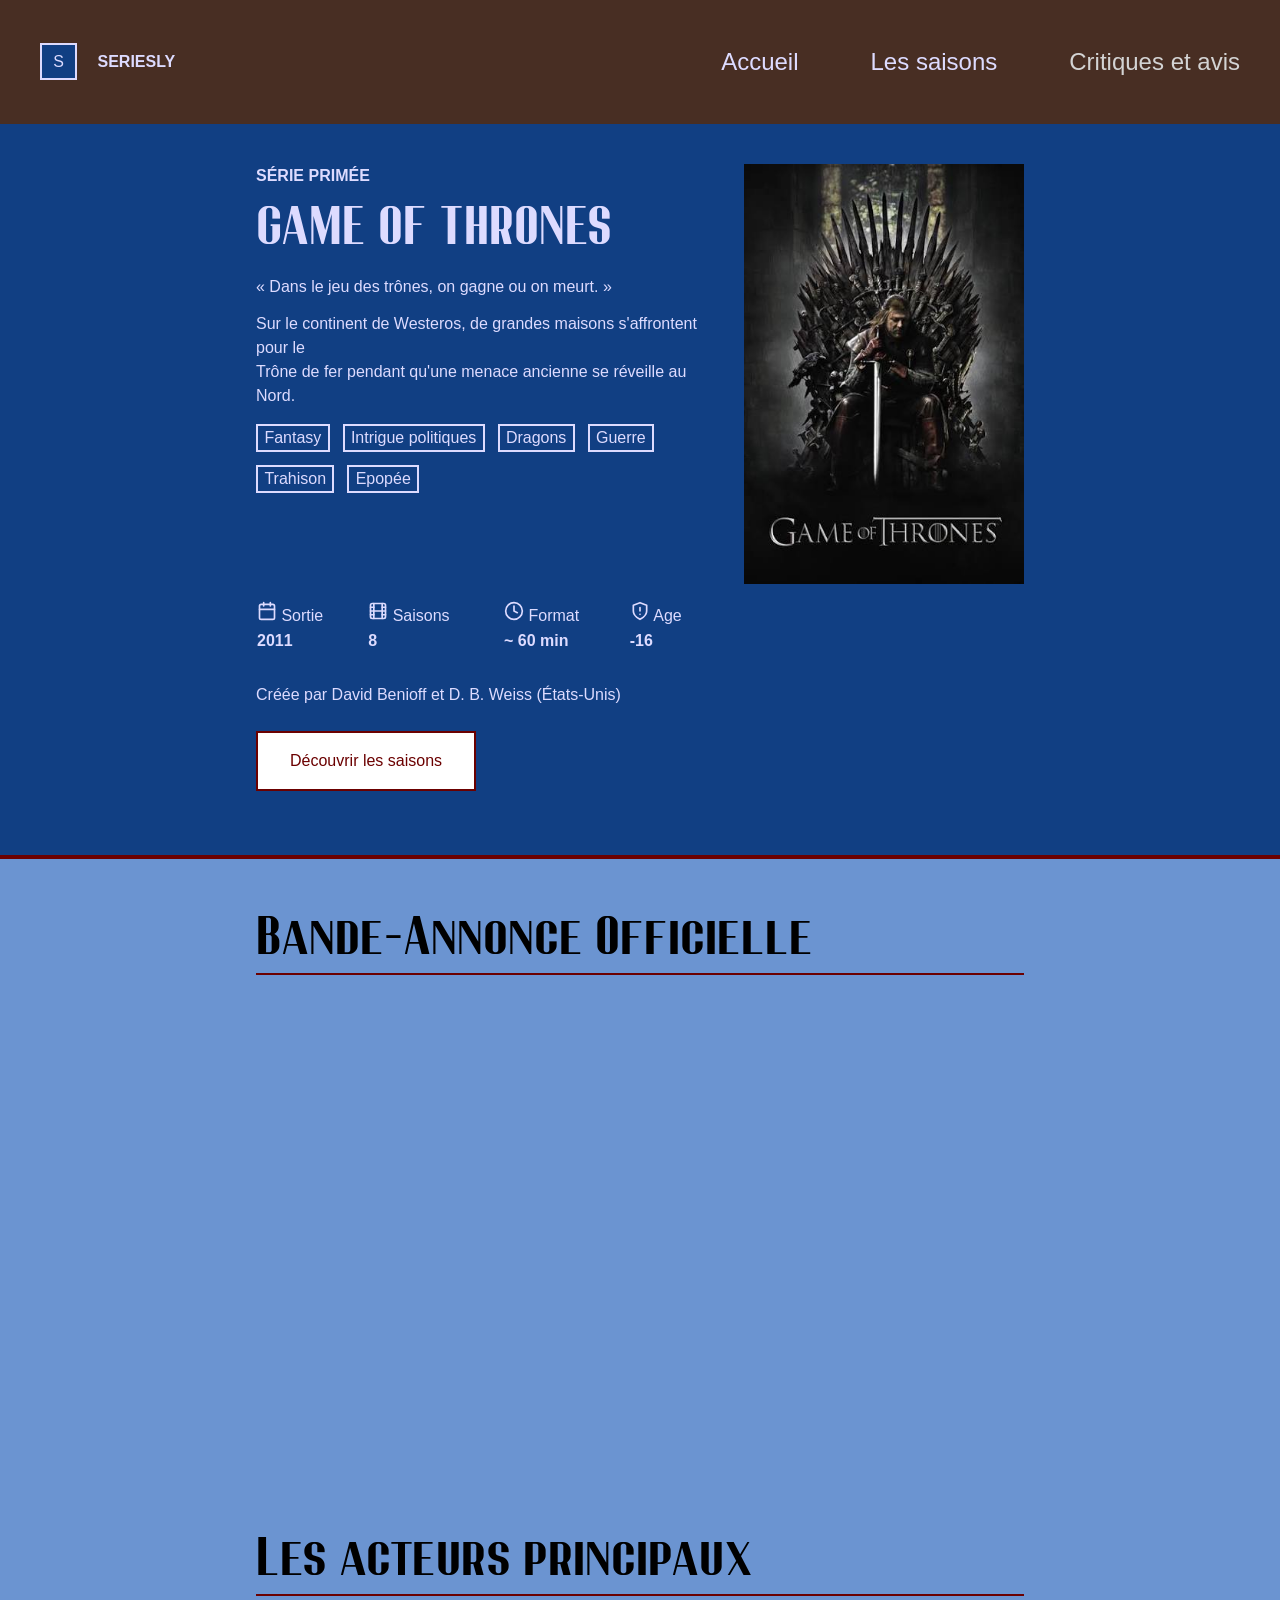
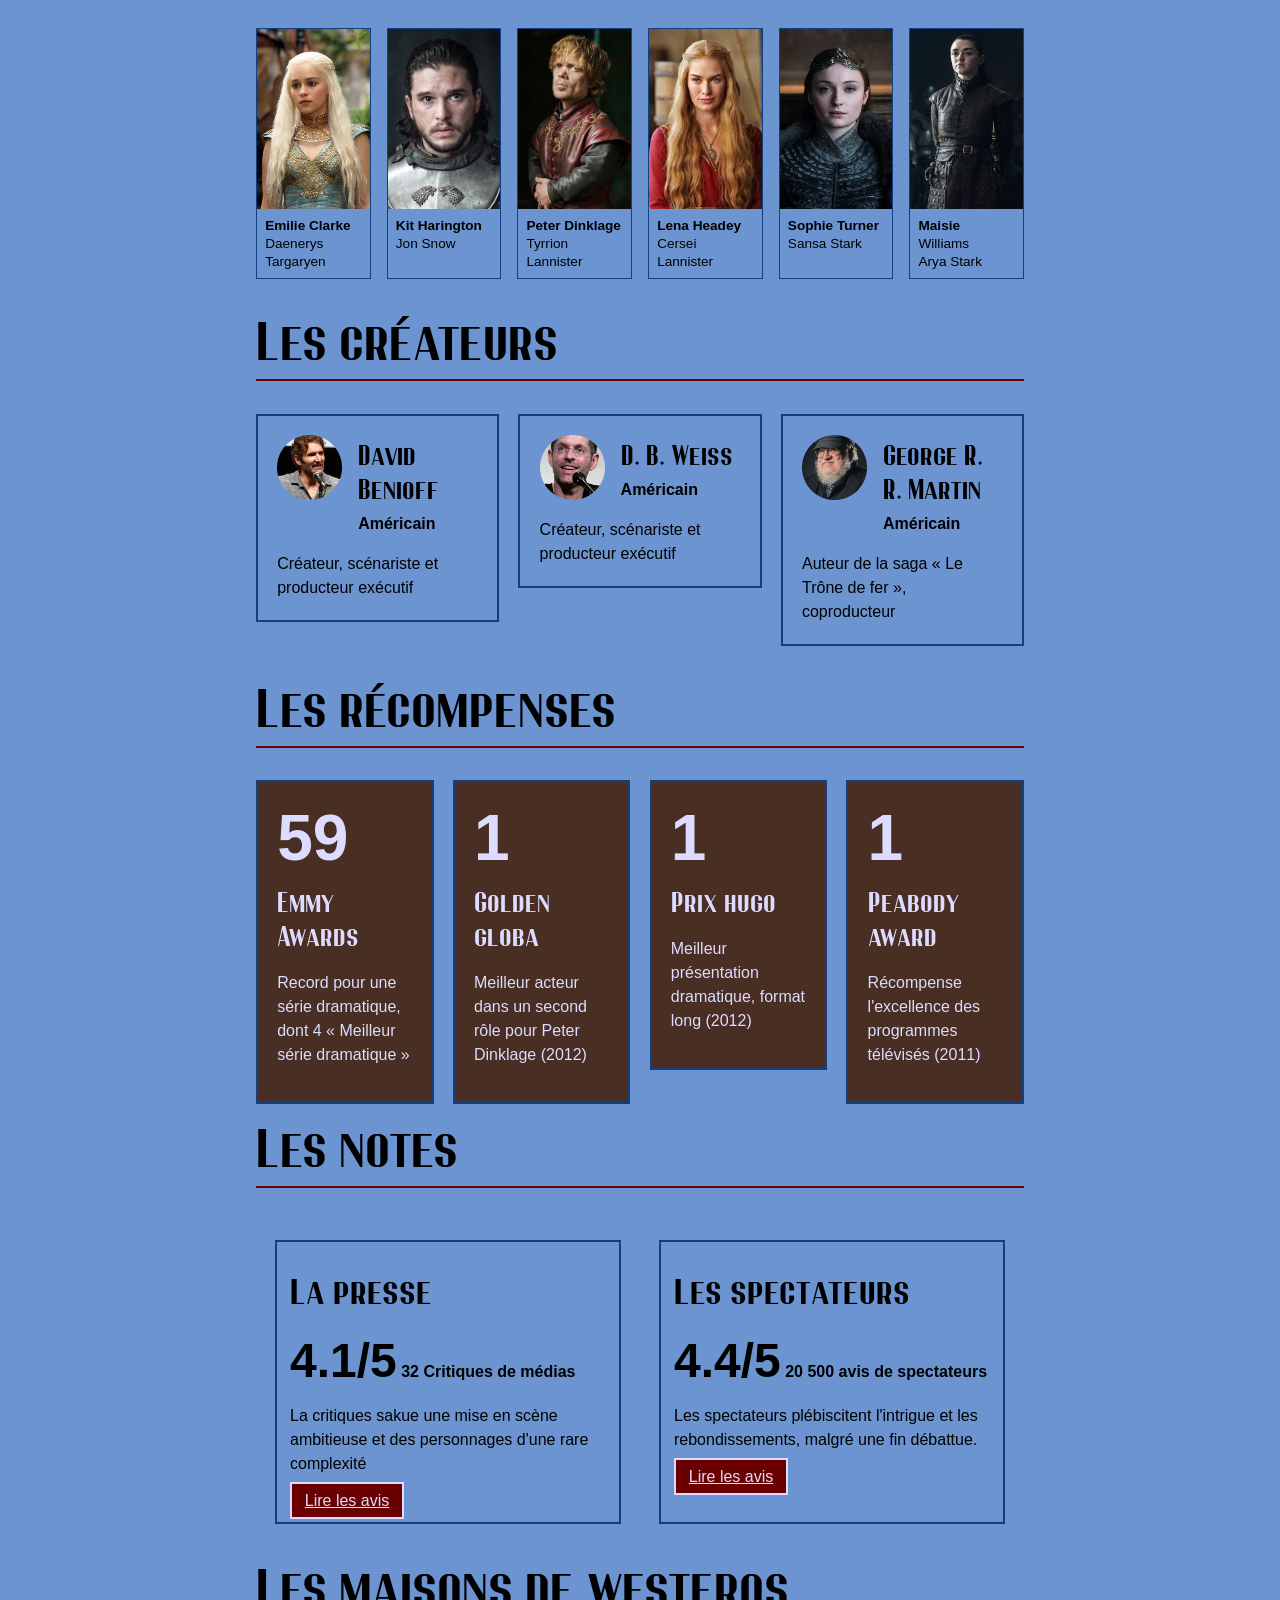
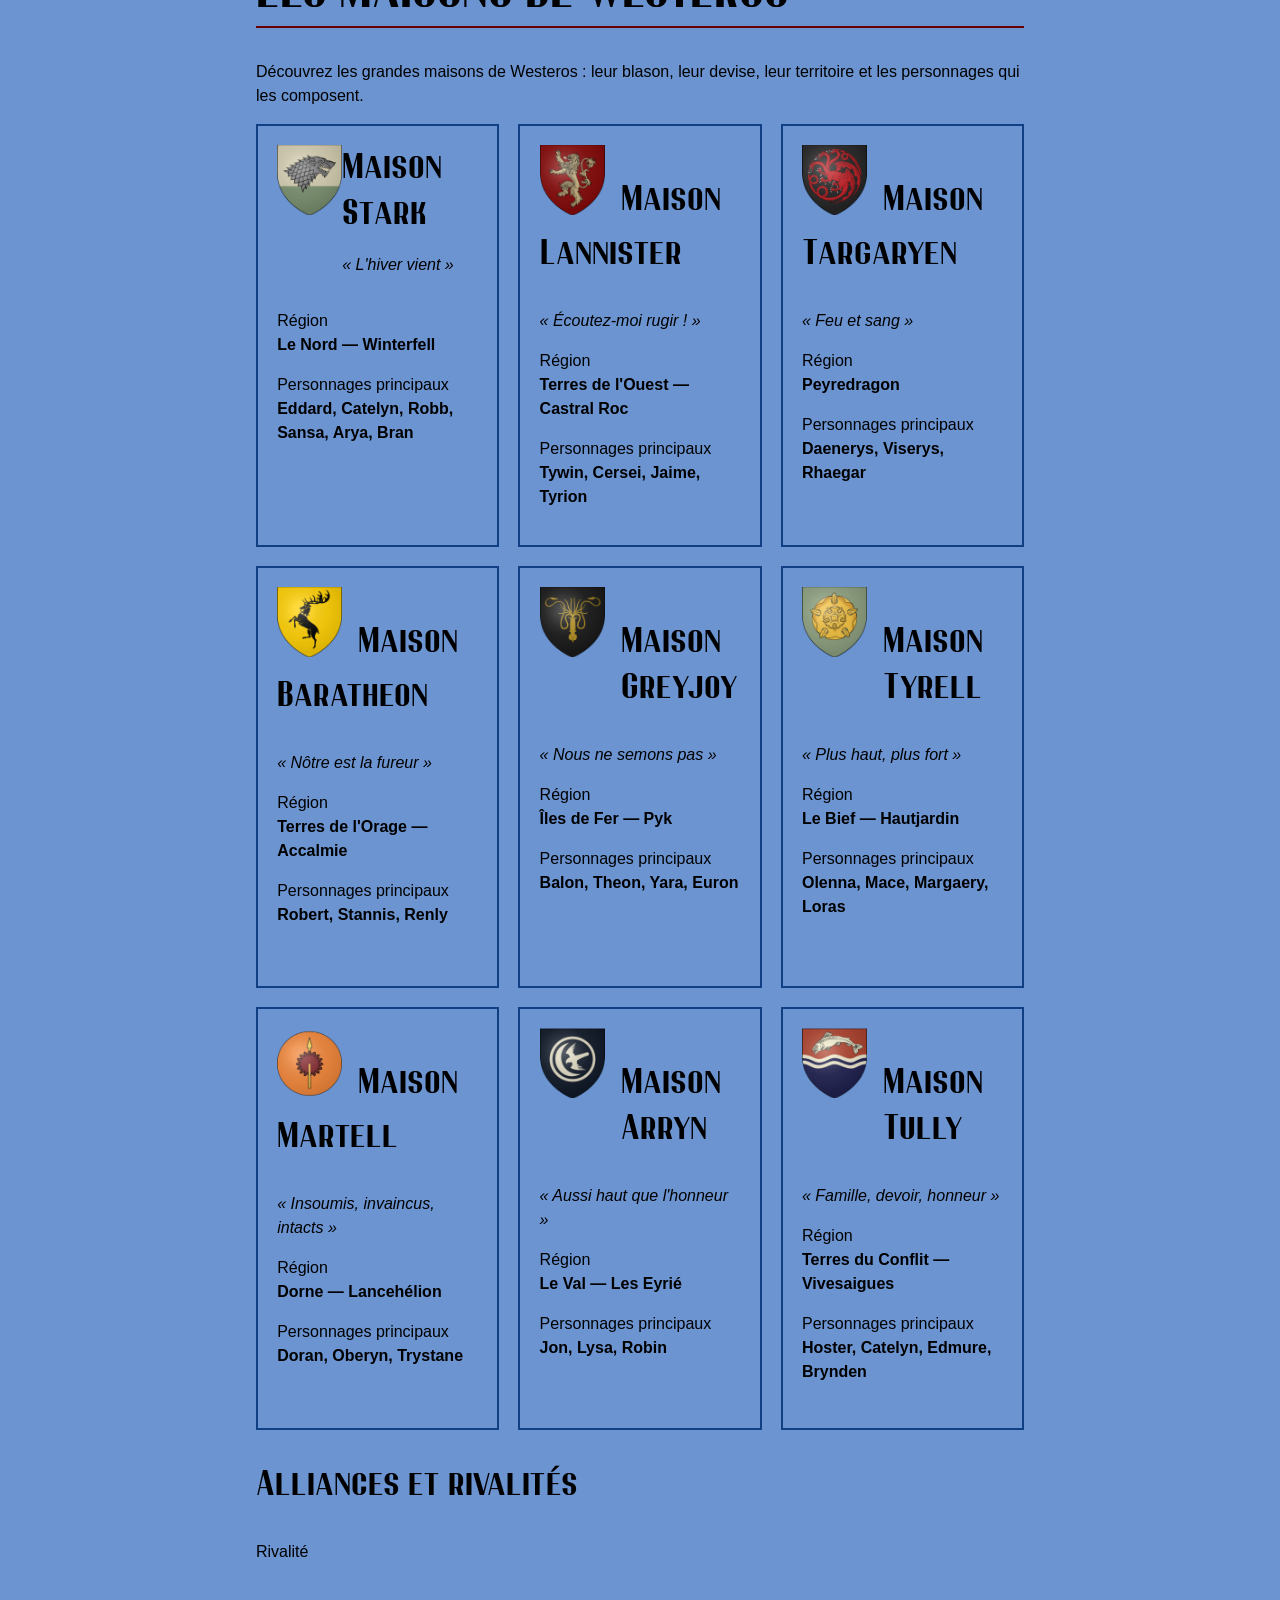
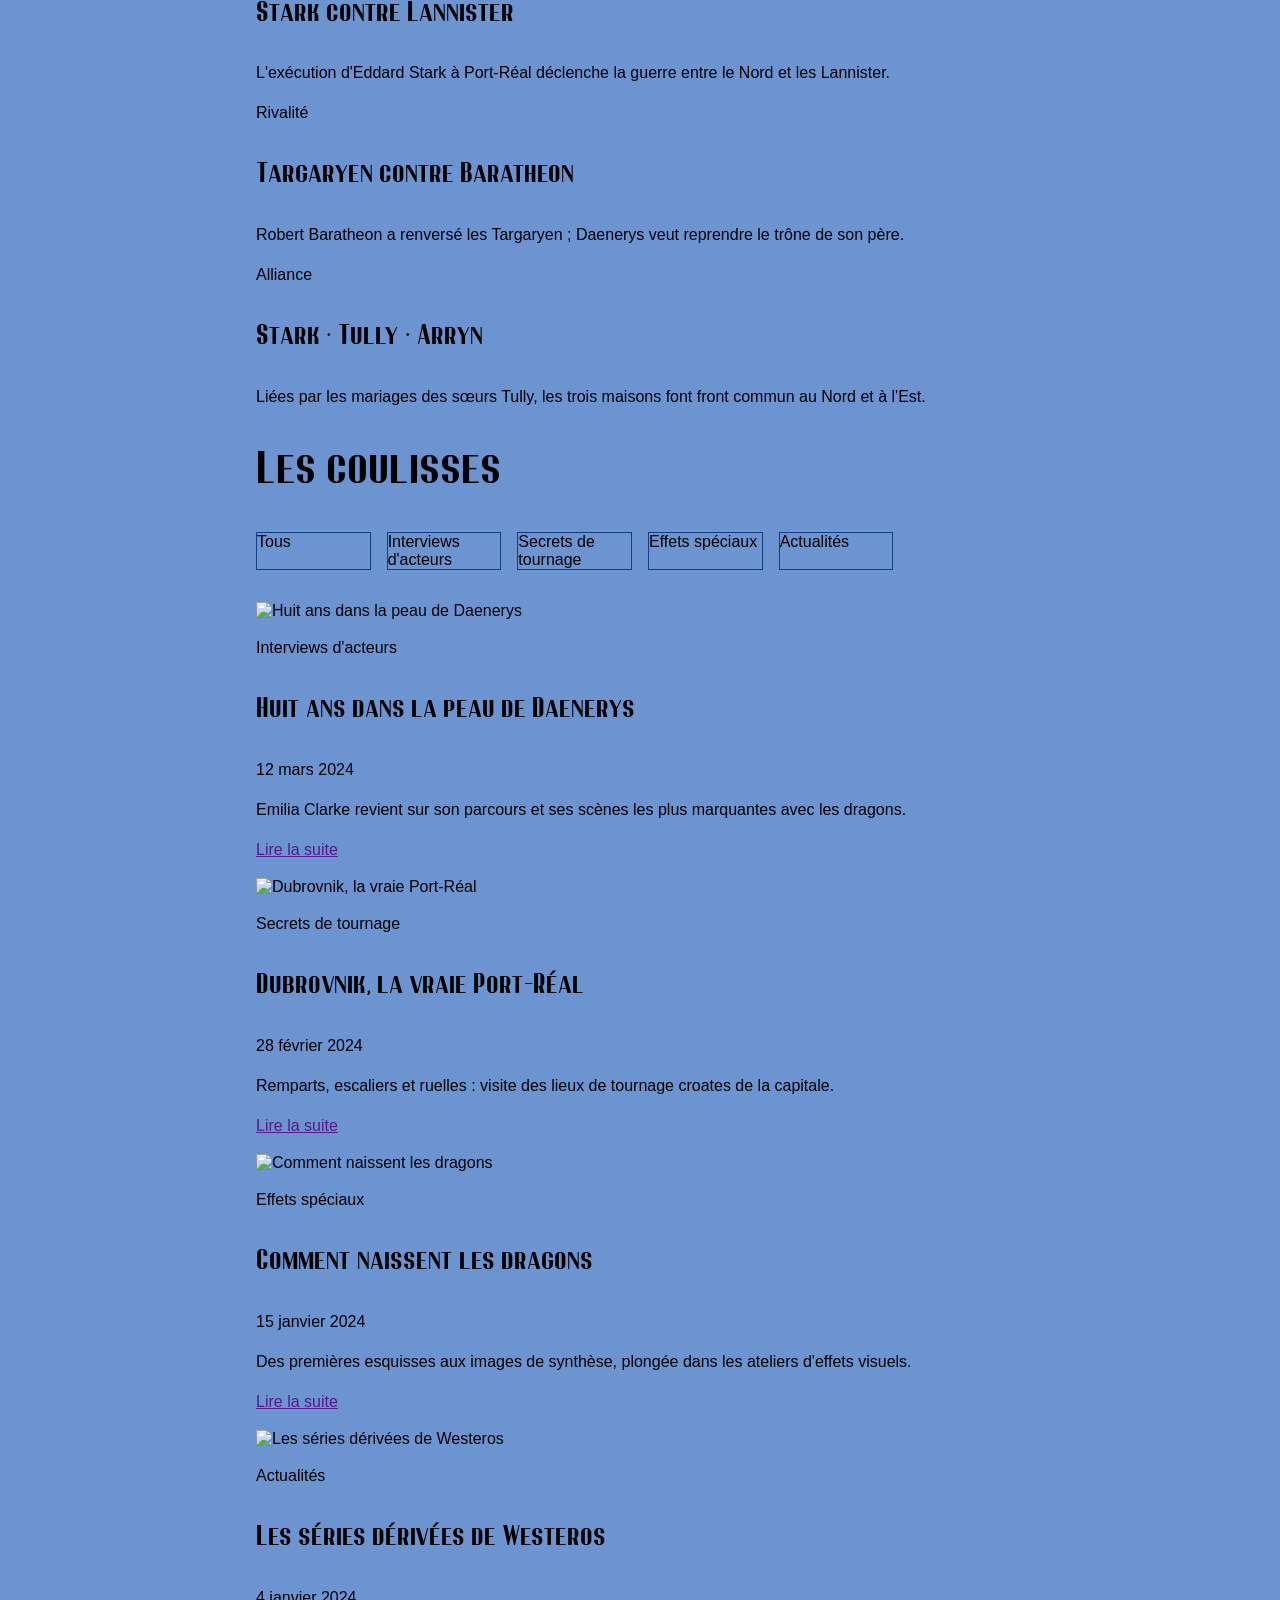
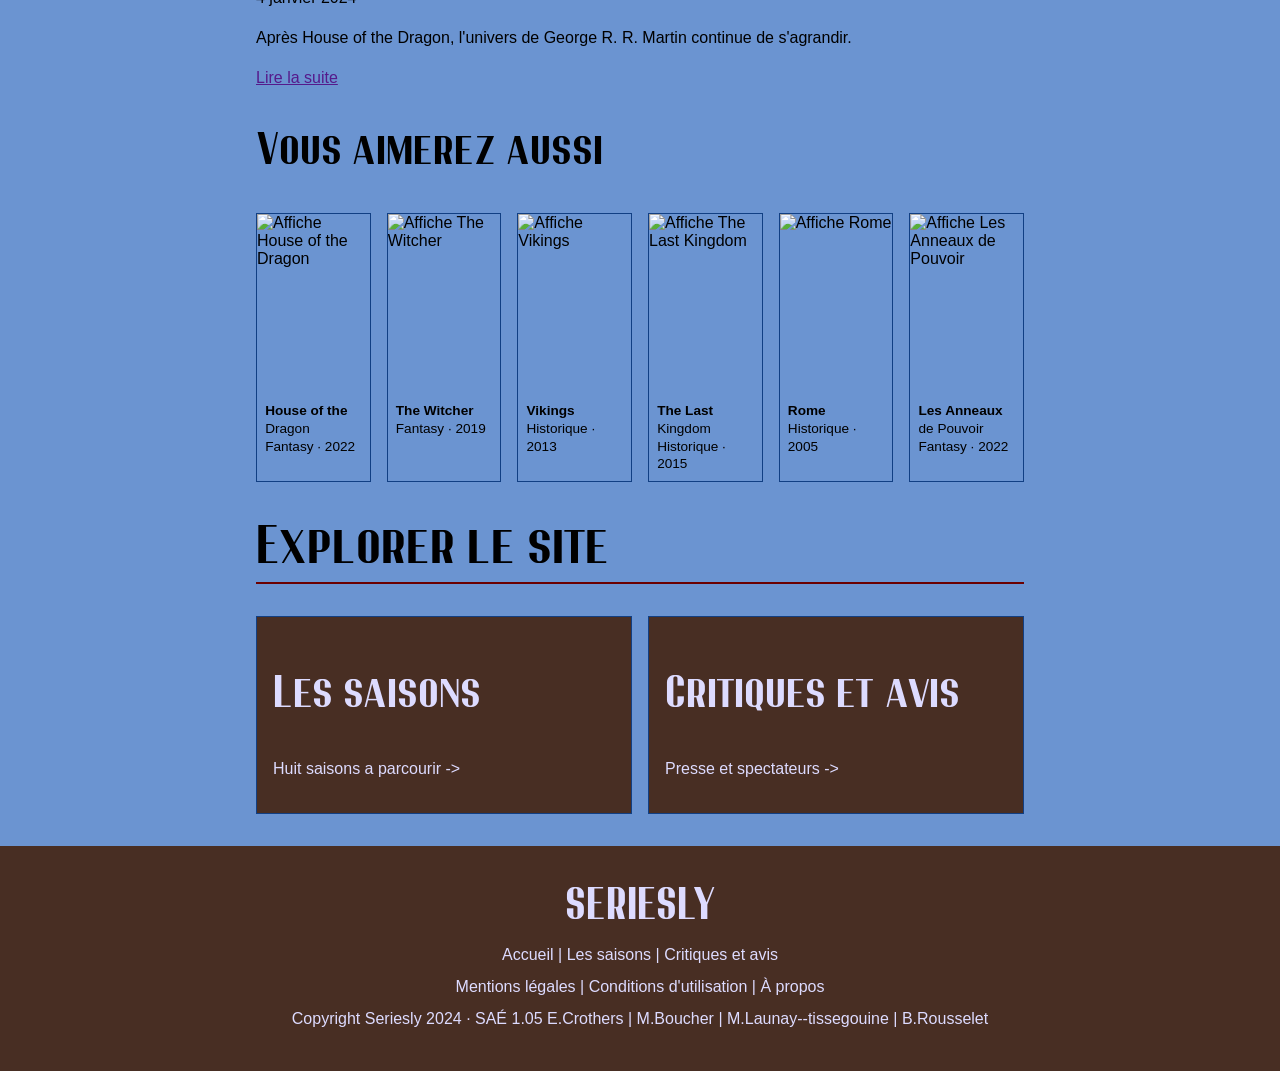
==== commit d5fb24d0: "add photo et un peu de css dans le index" ====
--- a/index.html
+++ b/index.html
@@ -184,9 +184,13 @@
       <p>Découvrez les grandes maisons de Westeros : leur blason, leur devise, leur territoire et les personnages qui les composent.</p>
       <section class="maisons">
         <article>
-          <img src="./images/maisonStark.jpg" alt="Blason Maison Stark">
-          <h3>Maison Stark</h3>
-          <p><em>&laquo; L'hiver vient &raquo;</em></p>
+          <div class="maisonEntete">
+            <img src="./images/maisonStark.jpg" alt="Blason Maison Stark">
+            <div class="mainsonEntete-text">
+            <h3>Maison Stark</h3>
+              <p><em>&laquo; L'hiver vient &raquo;</em></p>
+            </div>
+          </div>
           <p>Région <br><strong>Le Nord — Winterfell</strong></p>
           <p>Personnages principaux <br><strong>Eddard, Catelyn, Robb, Sansa, Arya, Bran</strong></p>
         </article>
--- a/style_index.css
+++ b/style_index.css
@@ -293,6 +293,23 @@
     margin: 0 1em 1em 0;
 }
 
+.maisons .maisonEntete-text  {
+    padding: 0.5em;
+}
+.maisons .maisonEntete h3 {
+    margin: 0;
+}
+main section.maisons div.maisonEntete {
+    display: grid;
+    grid-template-columns: 65px 1fr
+}
+
+main section.maisons div.maisonEntete-text {
+    display: grid;
+    grid-template-rows: 1fr 1fr
+}
+
+
 main ul {
     display: grid;
     grid-template-columns: repeat(6, 1fr);
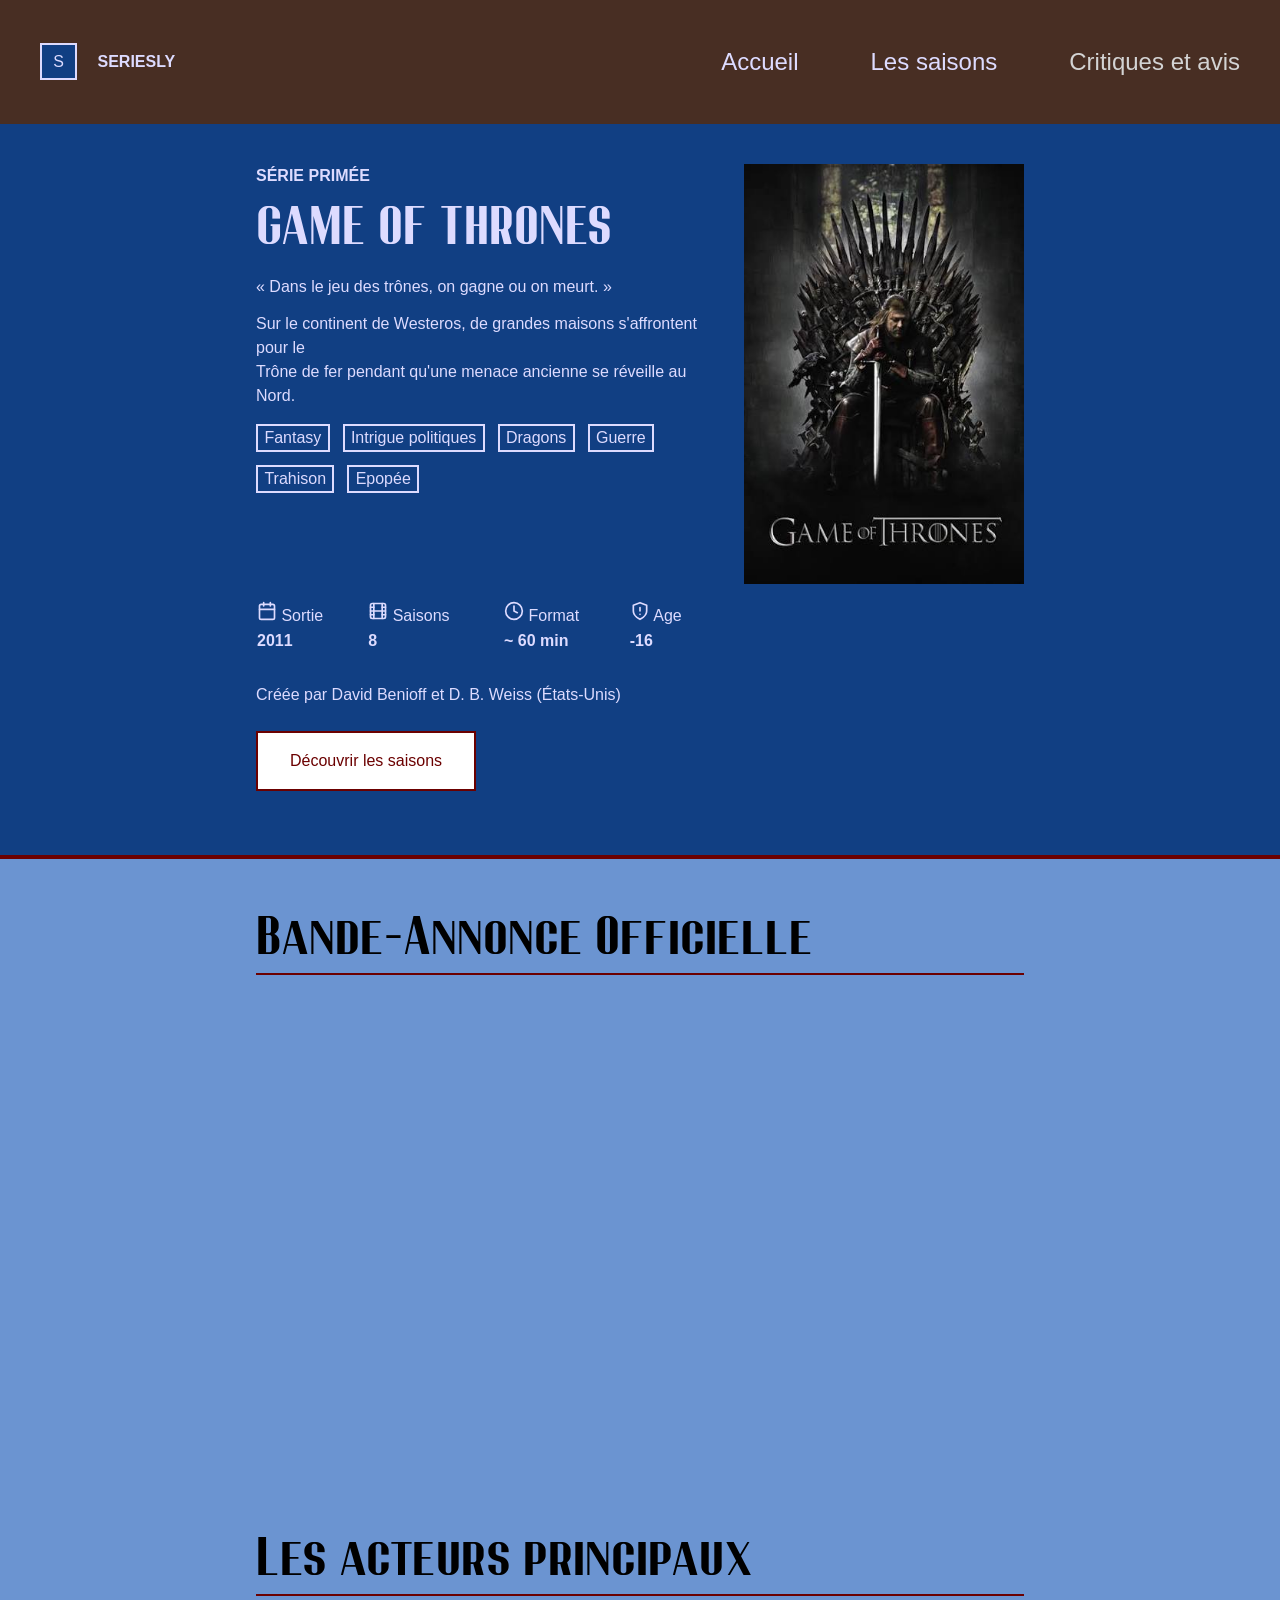
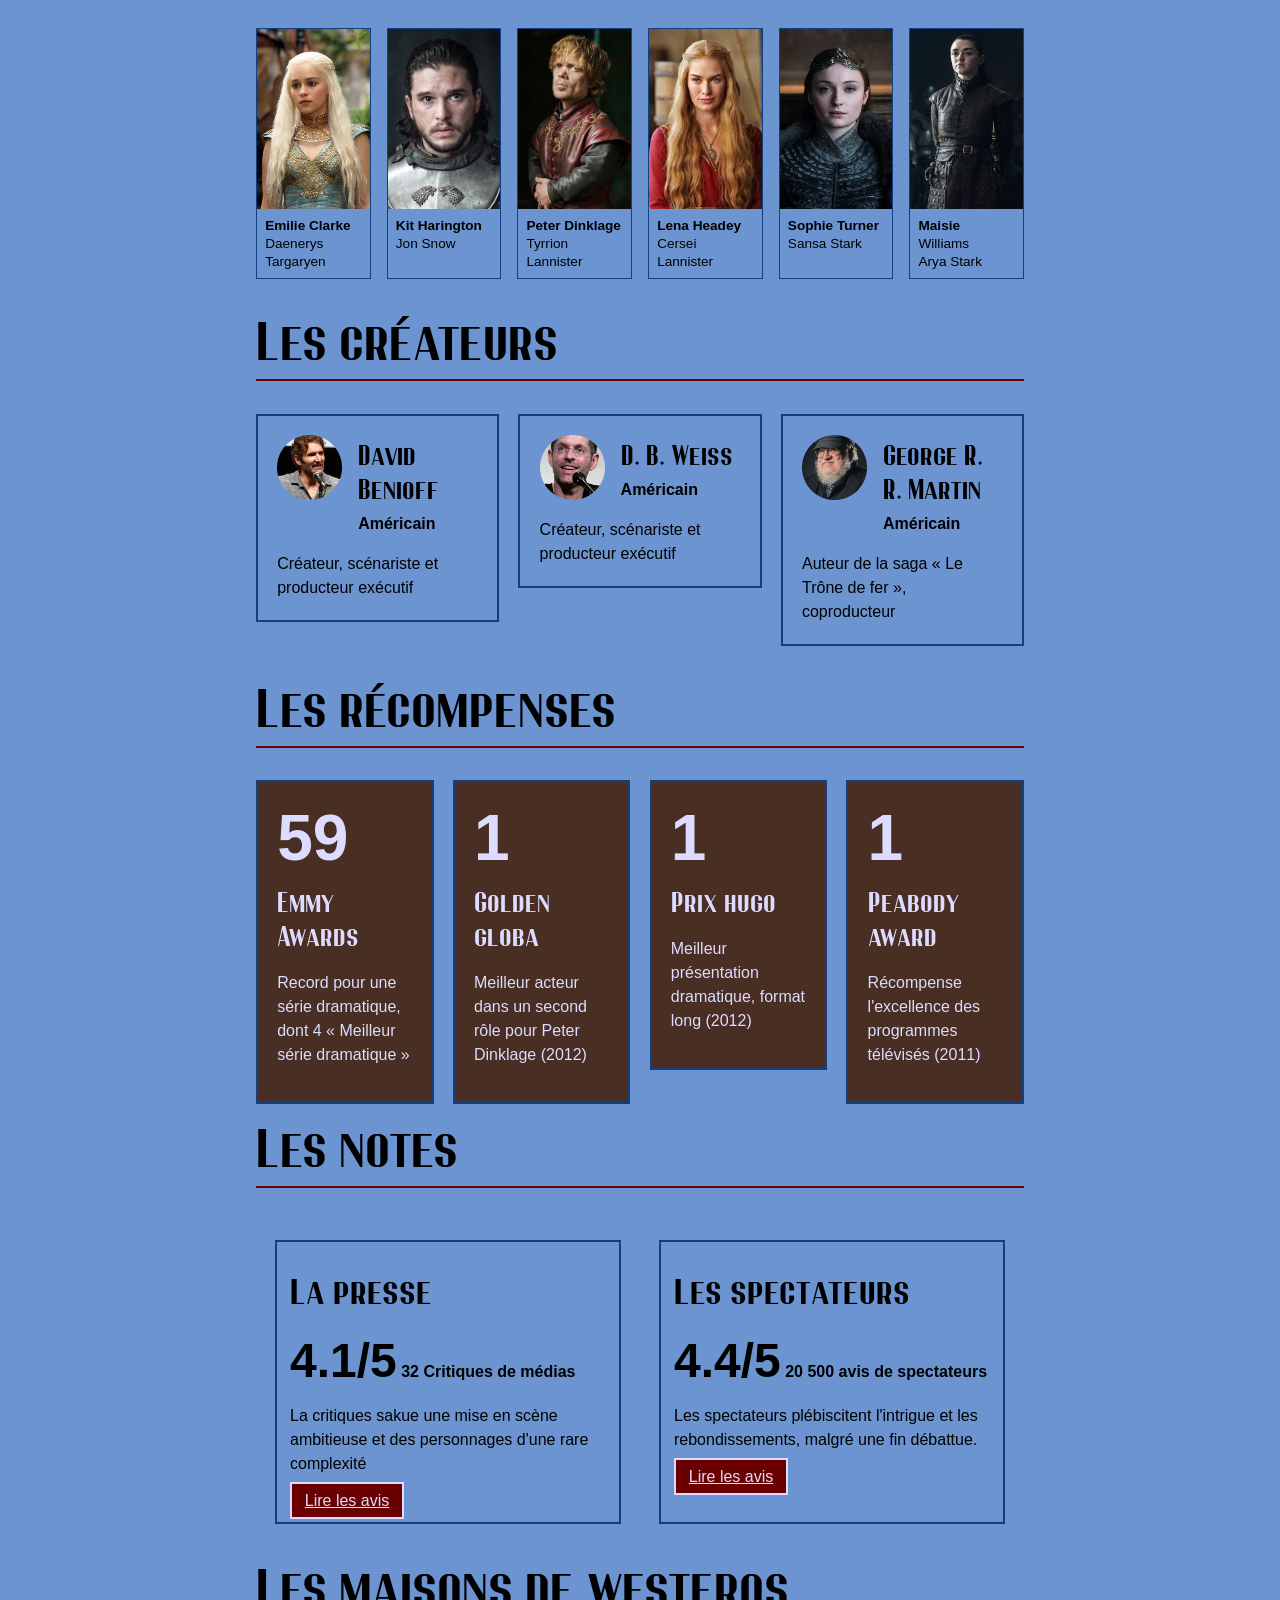
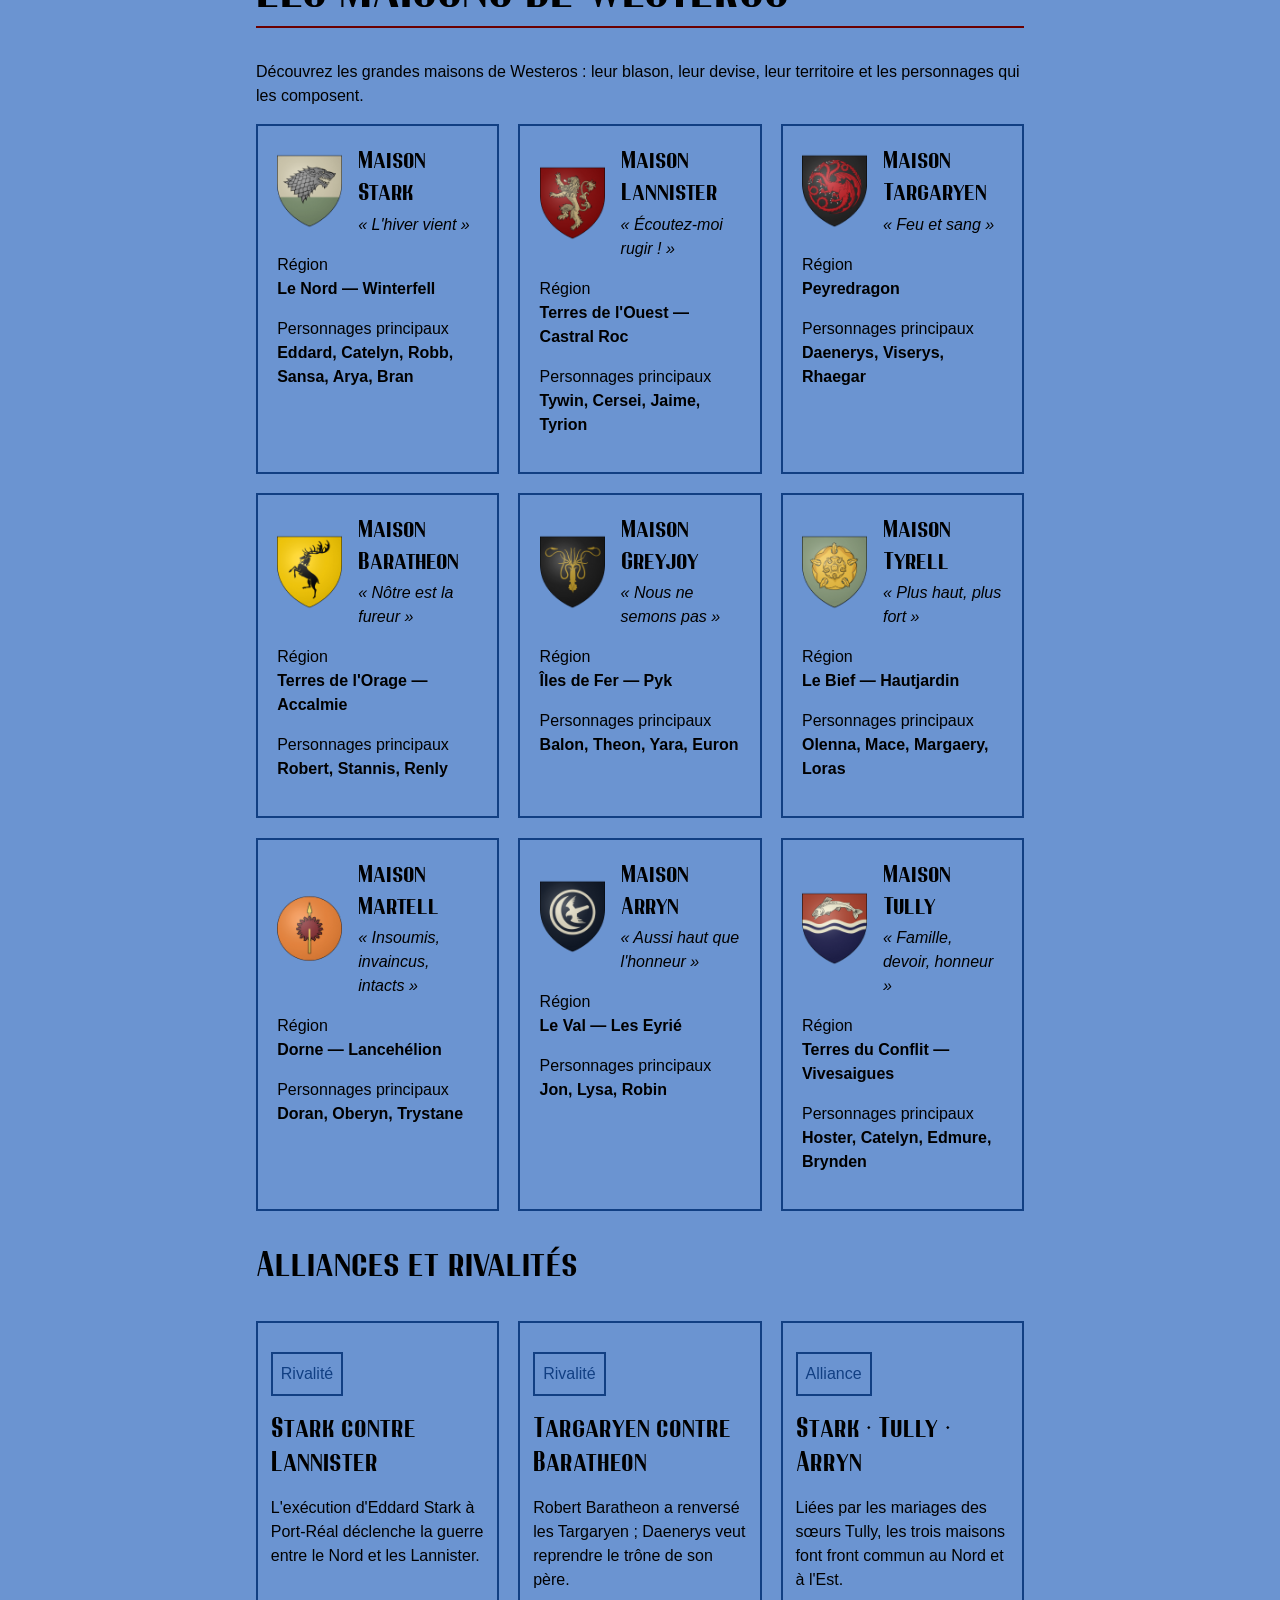
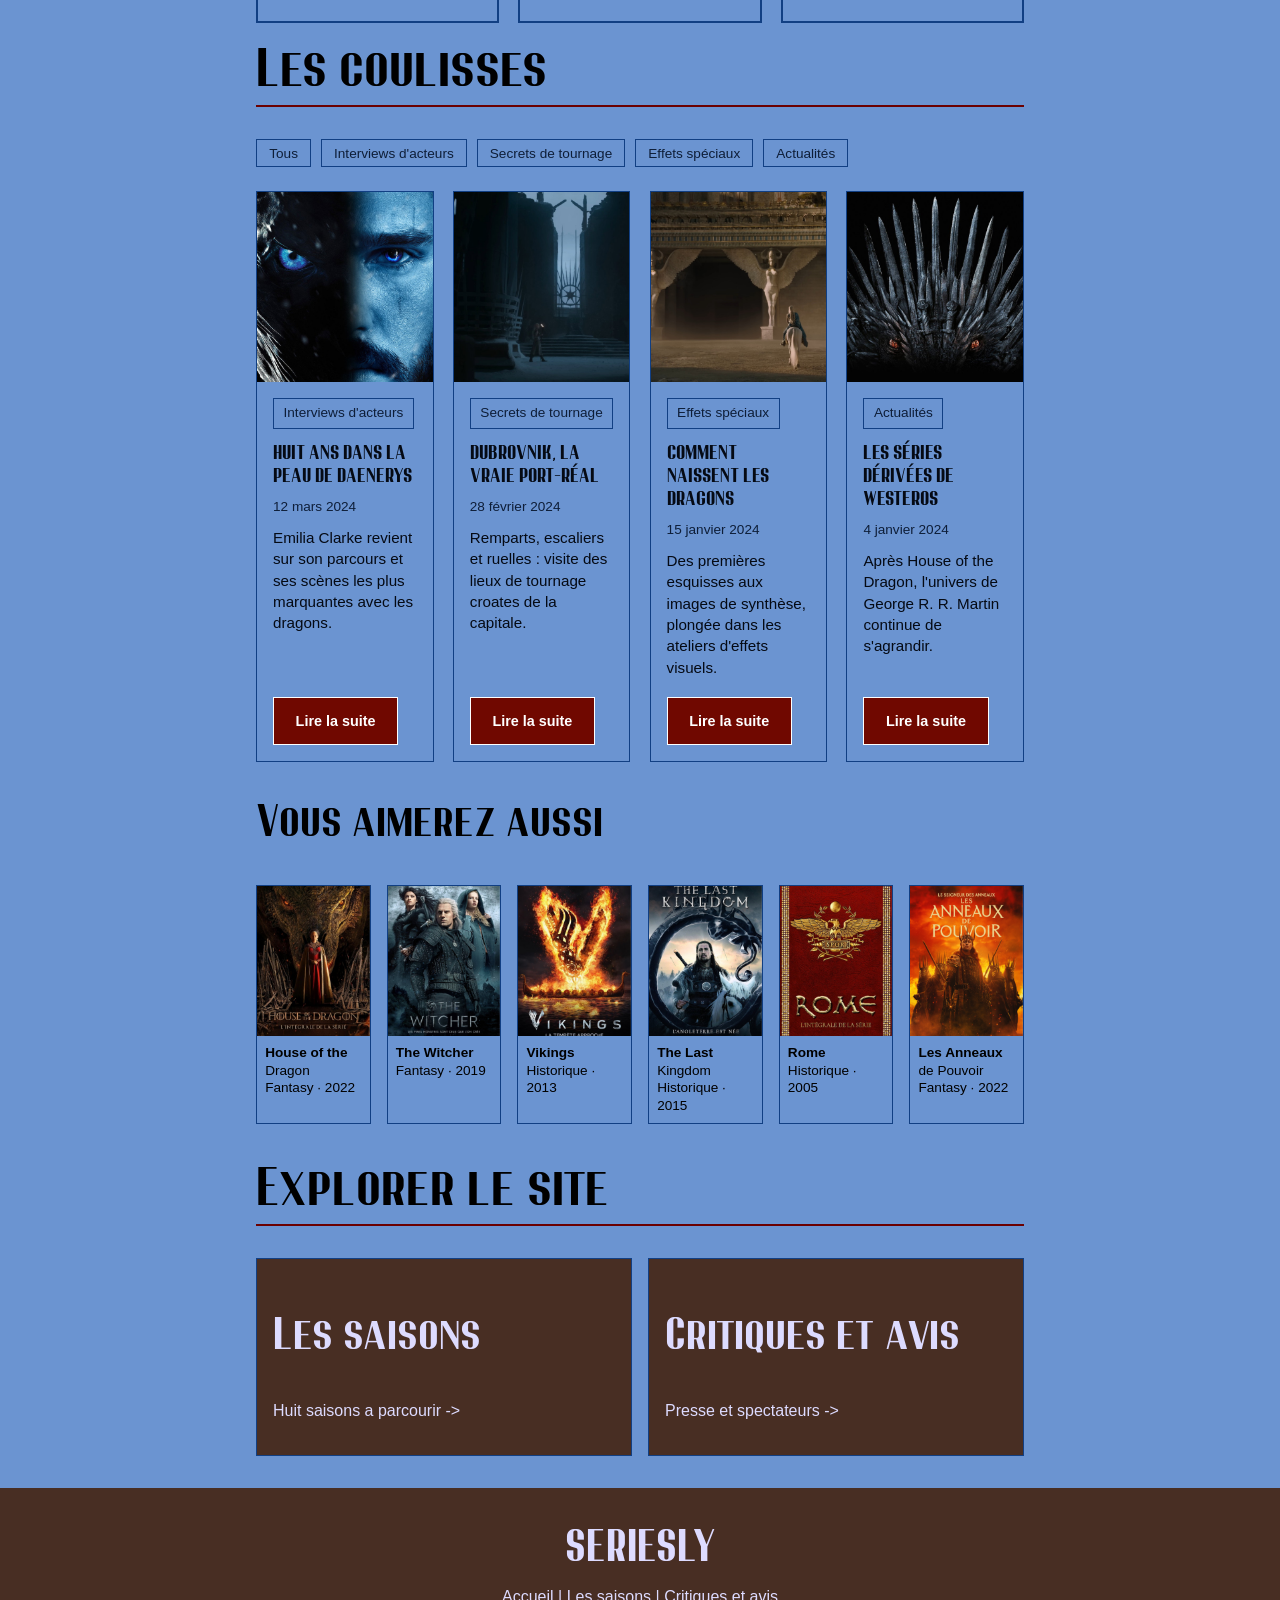
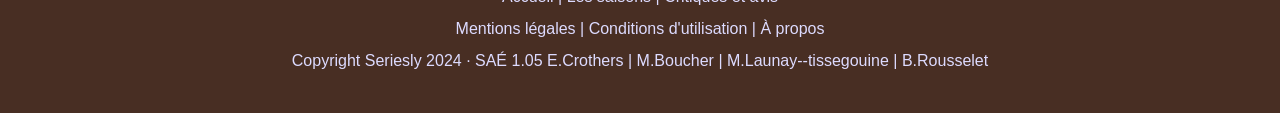
==== commit c4c49936: "voila la page d'accueil fini sur desktop" ====
--- a/index.html
+++ b/index.html
@@ -182,12 +182,12 @@
       </section>
       <h1>Les maisons de westeros</h1>
       <p>Découvrez les grandes maisons de Westeros : leur blason, leur devise, leur territoire et les personnages qui les composent.</p>
-      <section class="maisons">
+<section class="maisons">
         <article>
           <div class="maisonEntete">
             <img src="./images/maisonStark.jpg" alt="Blason Maison Stark">
-            <div class="mainsonEntete-text">
-            <h3>Maison Stark</h3>
+            <div class="maisonEntete-text">
+              <h3>Maison Stark</h3>
               <p><em>&laquo; L'hiver vient &raquo;</em></p>
             </div>
           </div>
@@ -195,65 +195,96 @@
           <p>Personnages principaux <br><strong>Eddard, Catelyn, Robb, Sansa, Arya, Bran</strong></p>
         </article>
         <article>
-          <img src="./images/maisonLannister.jpg" alt="Blason Maison Lannister">
-          <h3>Maison Lannister</h3>
-          <p><em>&laquo; Écoutez-moi rugir ! &raquo;</em></p>
+          <div class="maisonEntete">
+            <img src="./images/maisonLannister.jpg" alt="Blason Maison Lannister">
+            <div class="maisonEntete-text">
+              <h3>Maison Lannister</h3>
+              <p><em>&laquo; Écoutez-moi rugir ! &raquo;</em></p>
+            </div>
+          </div>
           <p>Région <br><strong>Terres de l'Ouest — Castral Roc</strong></p>
           <p>Personnages principaux <br><strong>Tywin, Cersei, Jaime, Tyrion</strong></p>
         </article>
         <article>
-          <img src="./images/maisonTargaryen.jpg" alt="Blason Maison Targaryen">
-          <h3>Maison Targaryen</h3>
-          <p><em>&laquo; Feu et sang &raquo;</em></p>
+          <div class="maisonEntete">
+            <img src="./images/maisonTargaryen.jpg" alt="Blason Maison Targaryen">
+            <div class="maisonEntete-text">
+              <h3>Maison Targaryen</h3>
+              <p><em>&laquo; Feu et sang &raquo;</em></p>
+            </div>
+          </div>
           <p>Région <br><strong>Peyredragon</strong></p>
           <p>Personnages principaux <br><strong>Daenerys, Viserys, Rhaegar</strong></p>
         </article>
         <article>
-          <img src="./images/maisonBaratheon.jpg" alt="Blason Maison Baratheon">
-          <h3>Maison Baratheon</h3>
-          <p><em>&laquo; Nôtre est la fureur &raquo;</em></p>
+          <div class="maisonEntete">
+            <img src="./images/maisonBaratheon.jpg" alt="Blason Maison Baratheon">
+            <div class="maisonEntete-text">
+              <h3>Maison Baratheon</h3>
+              <p><em>&laquo; Nôtre est la fureur &raquo;</em></p>
+            </div>
+          </div>
           <p>Région <br><strong>Terres de l'Orage — Accalmie</strong></p>
           <p>Personnages principaux <br><strong>Robert, Stannis, Renly</strong></p>
         </article>
         <article>
-          <img src="./images/maisonGreyjoy.jpg" alt="Blason Maison Greyjoy">
-          <h3>Maison Greyjoy</h3>
-          <p><em>&laquo; Nous ne semons pas &raquo;</em></p>
+          <div class="maisonEntete">
+            <img src="./images/maisonGreyjoy.jpg" alt="Blason Maison Greyjoy">
+            <div class="maisonEntete-text">
+              <h3>Maison Greyjoy</h3>
+              <p><em>&laquo; Nous ne semons pas &raquo;</em></p>
+            </div>
+          </div>
           <p>Région <br><strong>Îles de Fer — Pyk</strong></p>
           <p>Personnages principaux <br><strong>Balon, Theon, Yara, Euron</strong></p>
         </article>
         <article>
-          <img src="./images/maisonTyrell.jpg" alt="Blason Maison Tyrell">
-          <h3>Maison Tyrell</h3>
-          <p><em>&laquo; Plus haut, plus fort &raquo;</em></p>
+          <div class="maisonEntete">
+            <img src="./images/maisonTyrell.jpg" alt="Blason Maison Tyrell">
+            <div class="maisonEntete-text">
+              <h3>Maison Tyrell</h3>
+              <p><em>&laquo; Plus haut, plus fort &raquo;</em></p>
+            </div>
+          </div>
           <p>Région <br><strong>Le Bief — Hautjardin</strong></p>
           <p>Personnages principaux <br><strong>Olenna, Mace, Margaery, Loras</strong></p>
         </article>
         <article>
-          <img src="./images/maisonMartell.jpg" alt="Blason Maison Martell">
-          <h3>Maison Martell</h3>
-          <p><em>&laquo; Insoumis, invaincus, intacts &raquo;</em></p>
+          <div class="maisonEntete">
+            <img src="./images/maisonMartell.jpg" alt="Blason Maison Martell">
+            <div class="maisonEntete-text">
+              <h3>Maison Martell</h3>
+              <p><em>&laquo; Insoumis, invaincus, intacts &raquo;</em></p>
+            </div>
+          </div>
           <p>Région <br><strong>Dorne — Lancehélion</strong></p>
           <p>Personnages principaux <br><strong>Doran, Oberyn, Trystane</strong></p>
         </article>
         <article>
-          <img src="./images/maisonArryn.jpg" alt="Blason Maison Arryn">
-          <h3>Maison Arryn</h3>
-          <p><em>&laquo; Aussi haut que l'honneur &raquo;</em></p>
+          <div class="maisonEntete">
+            <img src="./images/maisonArryn.jpg" alt="Blason Maison Arryn">
+            <div class="maisonEntete-text">
+              <h3>Maison Arryn</h3>
+              <p><em>&laquo; Aussi haut que l'honneur &raquo;</em></p>
+            </div>
+          </div>
           <p>Région <br><strong>Le Val — Les Eyrié</strong></p>
           <p>Personnages principaux <br><strong>Jon, Lysa, Robin</strong></p>
         </article>
         <article>
-          <img src="./images/maisonTully.jpg" alt="Blason Maison Tully">
-          <h3>Maison Tully</h3>
-          <p><em>&laquo; Famille, devoir, honneur &raquo;</em></p>
+          <div class="maisonEntete">
+            <img src="./images/maisonTully.jpg" alt="Blason Maison Tully">
+            <div class="maisonEntete-text">
+              <h3>Maison Tully</h3>
+              <p><em>&laquo; Famille, devoir, honneur &raquo;</em></p>
+            </div>
+          </div>
           <p>Région <br><strong>Terres du Conflit — Vivesaigues</strong></p>
           <p>Personnages principaux <br><strong>Hoster, Catelyn, Edmure, Brynden</strong></p>
         </article>
       </section>
-
       <h3>Alliances et rivalités</h3>
-      <section>
+      <section class="alliance">
         <article>
           <p>Rivalité</p>
           <h4>Stark contre Lannister</h4>
@@ -270,17 +301,17 @@
           <p>Liées par les mariages des sœurs Tully, les trois maisons font front commun au Nord et à l'Est.</p>
         </article>
       </section>
-      <h2>Les coulisses</h2>
-      <ul>
+      <h1>Les coulisses</h1>
+      <ul class="coulisse">
         <li>Tous</li>
         <li>Interviews d'acteurs</li>
         <li>Secrets de tournage</li>
         <li>Effets spéciaux</li>
         <li>Actualités</li>
       </ul>
-      <section>
-        <article>
-          <img src="./images/coulisseDaenerys.jpg" alt="Huit ans dans la peau de Daenerys">
+      <section class="coulisse-section">
+        <article>
+          <img src="./images/interviewImage.jpg" alt="Huit ans dans la peau de Daenerys">
           <p>Interviews d'acteurs</p>
           <h4>Huit ans dans la peau de Daenerys</h4>
           <p>12 mars 2024</p>
@@ -288,7 +319,7 @@
           <p><a href="">Lire la suite</a></p>
         </article>
         <article>
-          <img src="./images/coulisseDubrovnik.jpg" alt="Dubrovnik, la vraie Port-Réal">
+          <img src="./images/secretDeTournageImage.jpg" alt="Dubrovnik, la vraie Port-Réal">
           <p>Secrets de tournage</p>
           <h4>Dubrovnik, la vraie Port-Réal</h4>
           <p>28 février 2024</p>
@@ -296,7 +327,7 @@
           <p><a href="">Lire la suite</a></p>
         </article>
         <article>
-          <img src="./images/coulisseDragons.jpg" alt="Comment naissent les dragons">
+          <img src="./images/effetSpeciaux.jpg" alt="Comment naissent les dragons">
           <p>Effets spéciaux</p>
           <h4>Comment naissent les dragons</h4>
           <p>15 janvier 2024</p>
@@ -304,7 +335,7 @@
           <p><a href="">Lire la suite</a></p>
         </article>
         <article>
-          <img src="./images/coulisseDerivees.jpg" alt="Les séries dérivées de Westeros">
+          <img src="./images/actualiteImage.jpg" alt="Les séries dérivées de Westeros">
           <p>Actualités</p>
           <h4>Les séries dérivées de Westeros</h4>
           <p>4 janvier 2024</p>
@@ -314,40 +345,40 @@
       </section>
 
       <h2>Vous aimerez aussi</h2>
-      <ul>
-        <li>
-          <figure>
-            <img src="./images/afficheHouseOfTheDragon.jpg" alt="Affiche House of the Dragon">
+      <ul class="suggestions">
+        <li>
+          <figure>
+            <img src="./images/houseOhTheDragon.jpg" alt="Affiche House of the Dragon">
             <figcaption>House of the Dragon <br>Fantasy · 2022</figcaption>
           </figure>
         </li>
         <li>
           <figure>
-            <img src="./images/afficheTheWitcher.jpg" alt="Affiche The Witcher">
+            <img src="./images/theWitcher.jpg" alt="Affiche The Witcher">
             <figcaption>The Witcher <br>Fantasy · 2019</figcaption>
           </figure>
         </li>
         <li>
           <figure>
-            <img src="./images/afficheVikings.jpg" alt="Affiche Vikings">
+            <img src="./images/vikings.jpg" alt="Affiche Vikings">
             <figcaption>Vikings <br>Historique · 2013</figcaption>
           </figure>
         </li>
         <li>
           <figure>
-            <img src="./images/afficheTheLastKingdom.jpg" alt="Affiche The Last Kingdom">
+            <img src="./images/theLastKingdom.jpg" alt="Affiche The Last Kingdom">
             <figcaption>The Last Kingdom <br>Historique · 2015</figcaption>
           </figure>
         </li>
         <li>
           <figure>
-            <img src="./images/afficheRome.jpg" alt="Affiche Rome">
+            <img src="./images/rome.jpg" alt="Affiche Rome">
             <figcaption>Rome <br>Historique · 2005</figcaption>
           </figure>
         </li>
         <li>
           <figure>
-            <img src="./images/afficheAnneauxDePouvoir.jpg" alt="Affiche Les Anneaux de Pouvoir">
+            <img src="./images/lesAnneauxDuPouvoir.jpg" alt="Affiche Les Anneaux de Pouvoir">
             <figcaption>Les Anneaux de Pouvoir <br>Fantasy · 2022</figcaption>
           </figure>
         </li>
--- a/style_index.css
+++ b/style_index.css
@@ -275,38 +275,158 @@
 main section.maisons {
     display: grid;
     grid-template-columns: repeat(3, 1fr);
-    grid-template-rows: repeat(3, 1fr);
     gap: 1.2em;
 }
 
 main section.maisons article {
     border: solid 2px #113f83;
     padding: 1.2em;
-    justify-content: space-between;
+}
+
+main section.maisons div.maisonEntete {
+    display: grid;
+    grid-template-columns: 65px 1fr;
+    gap: 1em;
+    align-items: center;
+    margin-bottom: 1em;
 }
 
 main section.maisons article img {
-    float: left;
     width: 65px;
-    height: 70px;
+    height: auto;
+    display: block;
+}
+
+.maisons .maisonEntete-text {
+    display: flex;
+    flex-direction: column;
+    gap: 0.2em;
+}
+
+.maisons .maisonEntete h3 {
+    margin: 0;
+    font-size: 1.4em;
+}
+
+.maisons .maisonEntete-text p {
+    margin: 0;
+}
+
+section.alliance {
+    display: grid;
+    grid-template-columns: repeat(3, 1fr);
+    gap: 1.2em;
+}
+
+.alliance article {
+    padding: 0.8em;
+    border: solid 2px #113f83;
+    align-items: start;
+}
+
+.alliance article p:first-of-type {
+    display: inline-block;
+    color: #113f83;
+    border: solid 2px #113f83;
+    padding: 0.5em;
+}
+
+.alliance h4 {
+    margin: 0;
+}
+
+.coulisse {
+    display: flex;
+    flex-wrap: wrap;
+    gap: 0.6em;
+    list-style: none;
+    padding: 0;
+    margin: 1.5em 0;
+}
+
+.coulisse li {
+    border: 1px solid #113f83;
+    padding: 0.4em 0.9em;
+    font-size: 0.85rem;
+    color: #0e1e38;
+    cursor: pointer;
+}
+
+.coulisse-section {
+    display: grid;
+    grid-template-columns: repeat(4, 1fr);
+    gap: 1.2em;
+    padding: 0;
+    margin: 1.5em 0;
+}
+
+.coulisse-section article {
+    border: 1px solid #113f83;
+    margin: 0;
+    display: flex;
+    flex-direction: column;
+    align-items: flex-start; 
+}
+
+.coulisse-section img {
+    width: 100%;
+    height: 190px;
     object-fit: cover;
-    margin: 0 1em 1em 0;
-}
-
-.maisons .maisonEntete-text  {
-    padding: 0.5em;
-}
-.maisons .maisonEntete h3 {
-    margin: 0;
-}
-main section.maisons div.maisonEntete {
-    display: grid;
-    grid-template-columns: 65px 1fr
-}
-
-main section.maisons div.maisonEntete-text {
-    display: grid;
-    grid-template-rows: 1fr 1fr
+    object-position: top;
+    display: block;
+    margin-bottom: 1em;
+}
+
+.coulisse-section article p:first-of-type {
+    border: 1px solid #113f83;
+    padding: 0.3em 0.7em;
+    margin: 0 1rem 0.8rem 1rem;
+    font-size: 0.85rem;
+    color: #0e1e38;
+}
+
+.coulisse-section h4 {
+    margin: 0 1rem 0.6rem 1rem;
+    padding: 0;
+    text-transform: uppercase;
+    font-size: 1.15rem;
+    line-height: 1.25;
+    color: #050a14;
+}
+
+.coulisse-section article p:nth-of-type(2) {
+    margin: 0 1rem 0.6rem 1rem;
+    padding: 0;
+    font-size: 0.85rem;
+    color: #0e1e38;
+}
+
+.coulisse-section article p:nth-of-type(3) {
+    margin: 0 1rem 1.2rem 1rem;
+    padding: 0;
+    font-size: 0.95rem;
+    line-height: 1.4;
+    color: #050a14;
+}
+
+.coulisse-section article p:last-of-type {
+    margin: auto 1rem 1rem 1rem;
+    padding: 0;
+}
+
+.coulisse-section a {
+    display: inline-block;
+    background-color: #700800;
+    color: #ffffff;
+    border: 1.5px solid #ffffff;
+    padding: 0.75em 1.5em;
+    text-decoration: none;
+    font-weight: bold;
+    font-size: 0.9rem;
+}
+
+.coulisse-section a:hover {
+    background-color: #960b00;
 }
 
 
@@ -335,6 +455,10 @@
     display: block;
 }
 
+.suggestions li figure img {
+    height: auto;
+}
+
 main ul figcaption {
     padding: 0.6em;
     font-size: 0.85em;
@@ -344,7 +468,6 @@
 main ul figcaption::first-line {
     font-weight: bold;
 }
-
 main section.explorer-le-site {
     display: grid;
     grid-template-columns: repeat(2, 1fr);
@@ -372,6 +495,7 @@
     background-color: #6B0000;
 }
 
+
 /* FOOTER */
 
 footer {
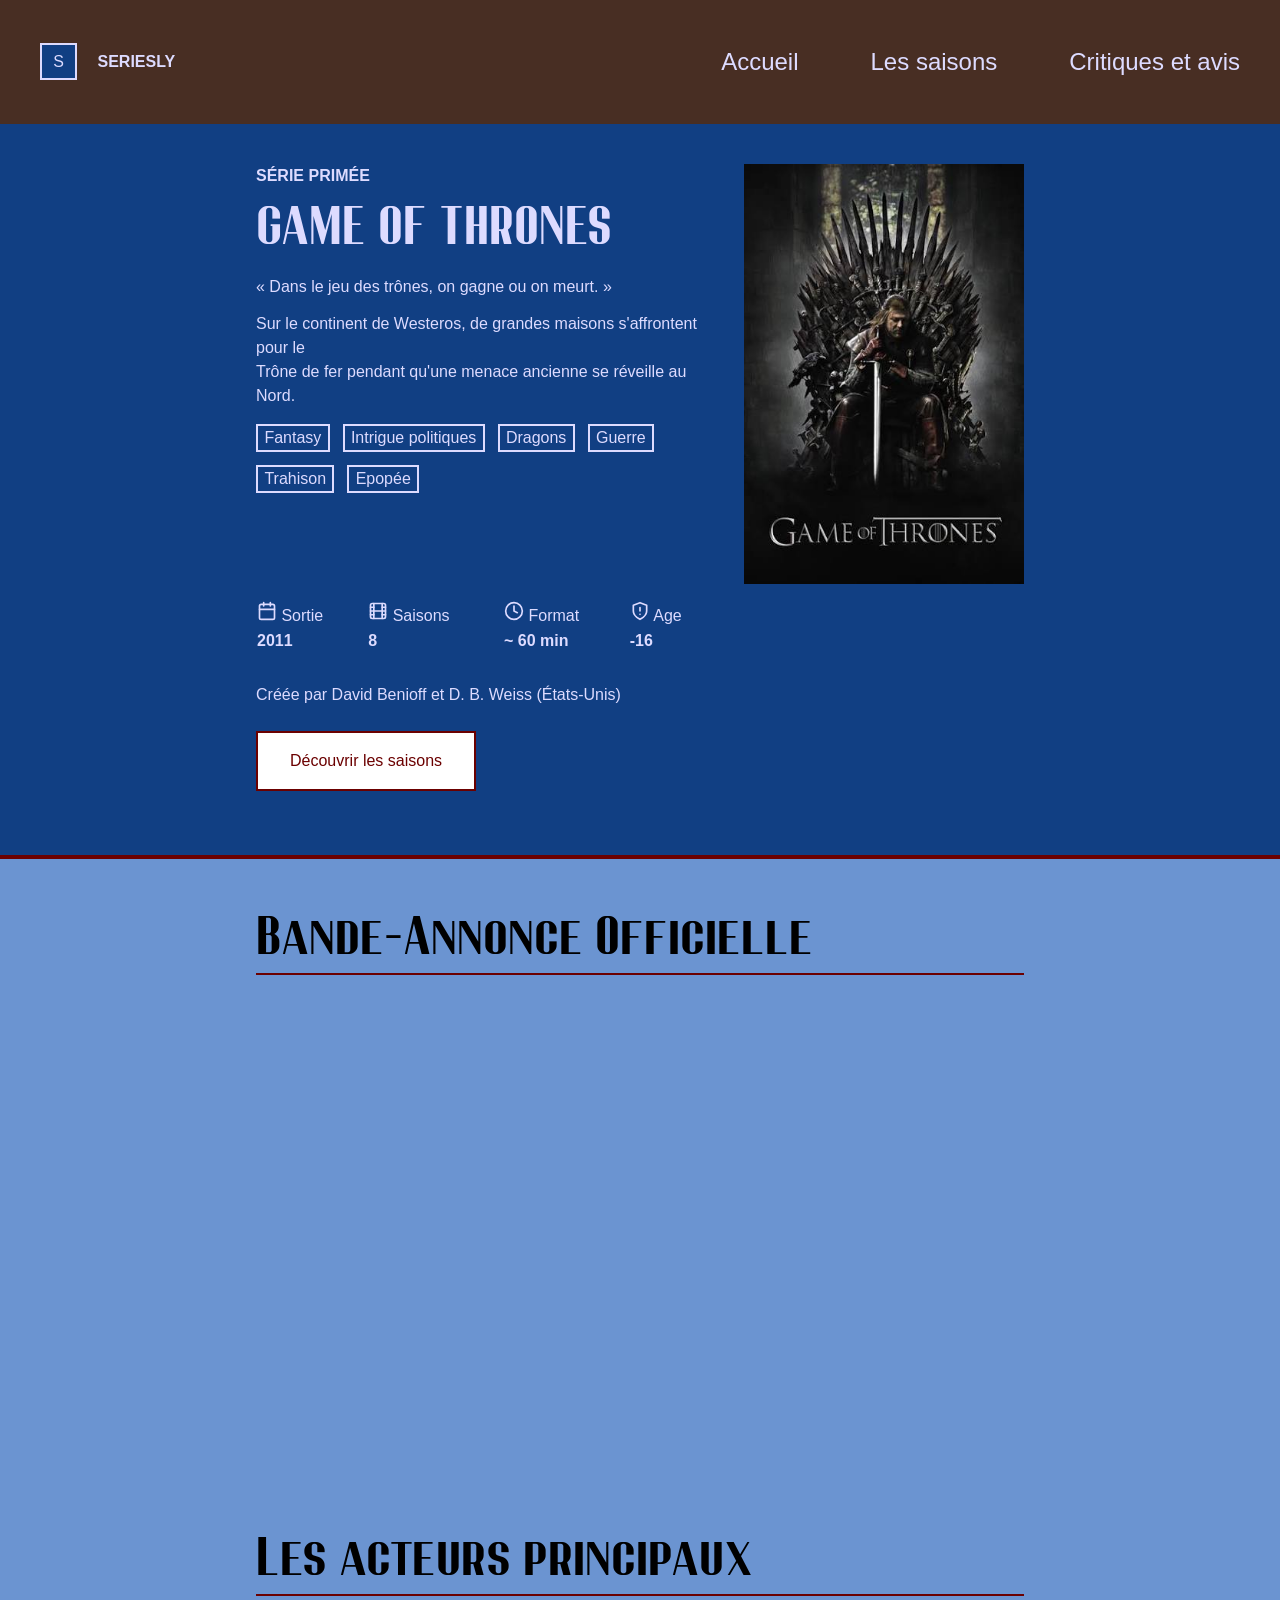
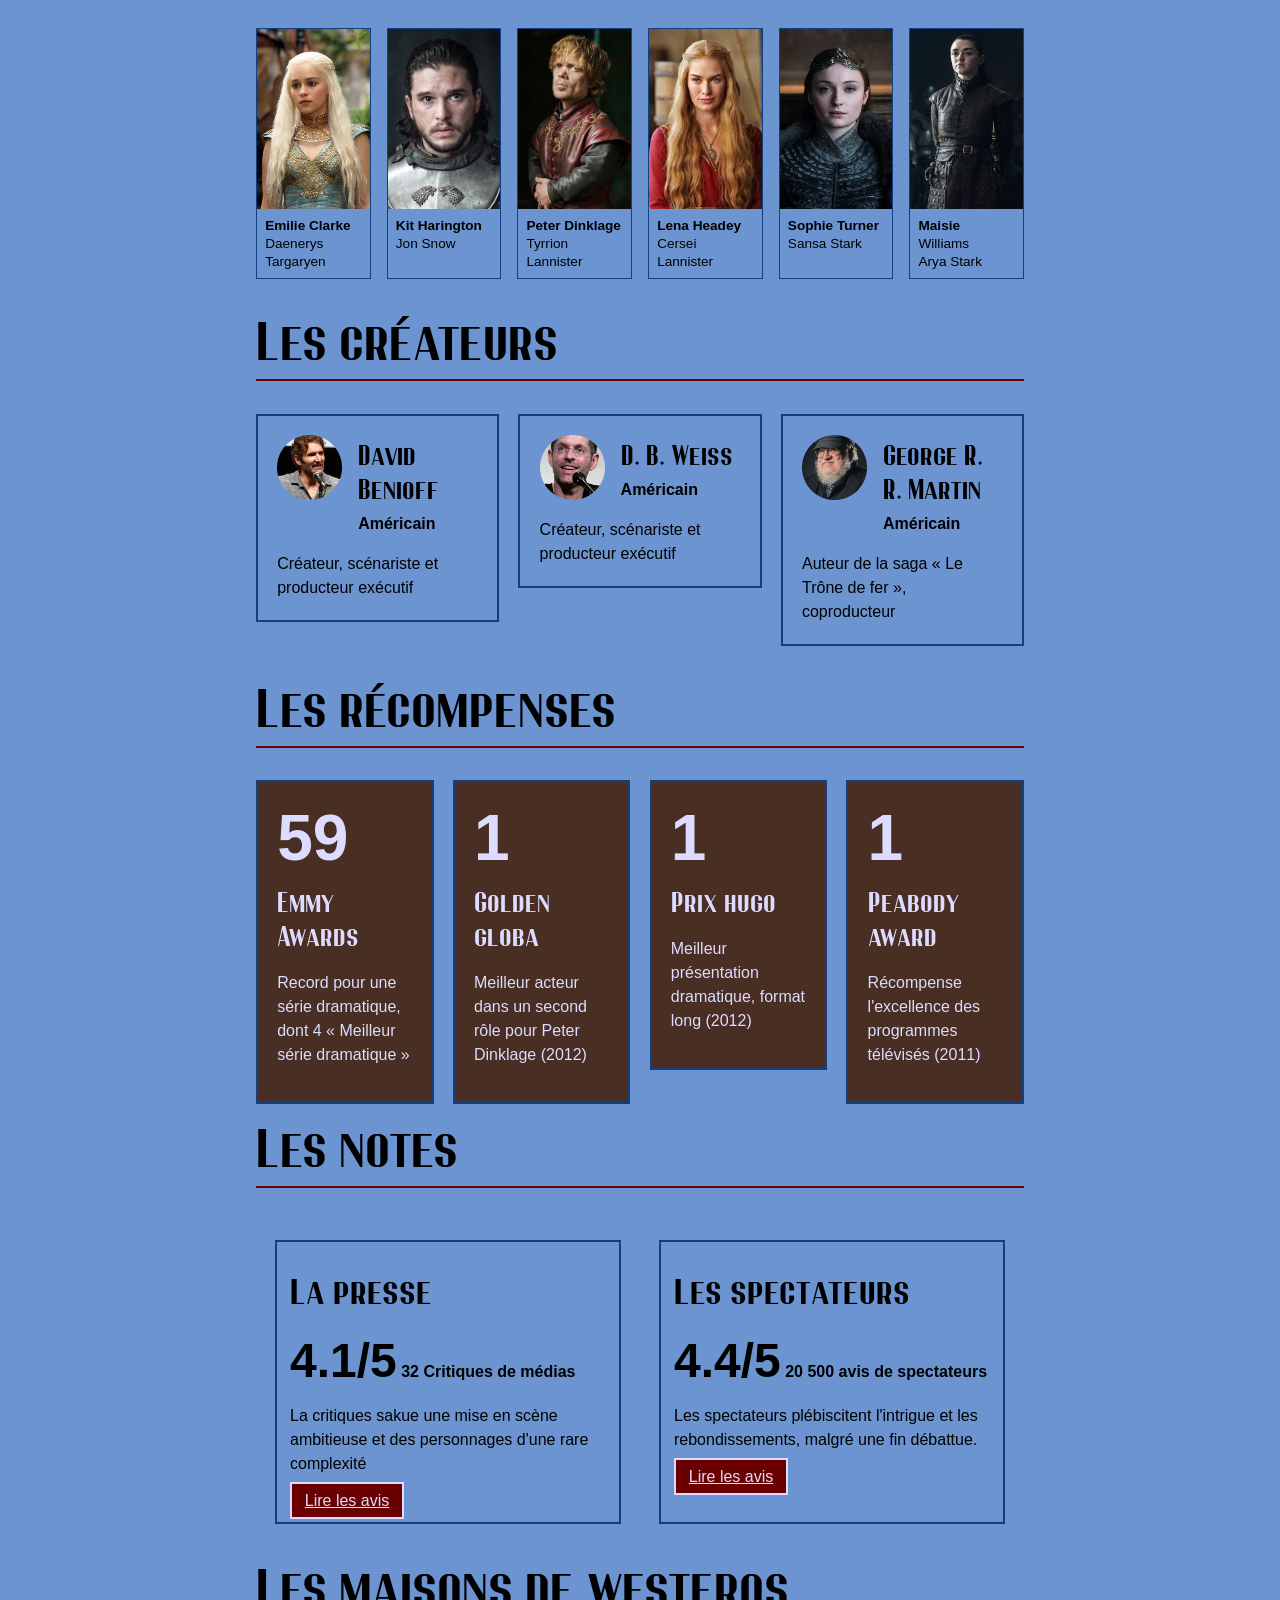
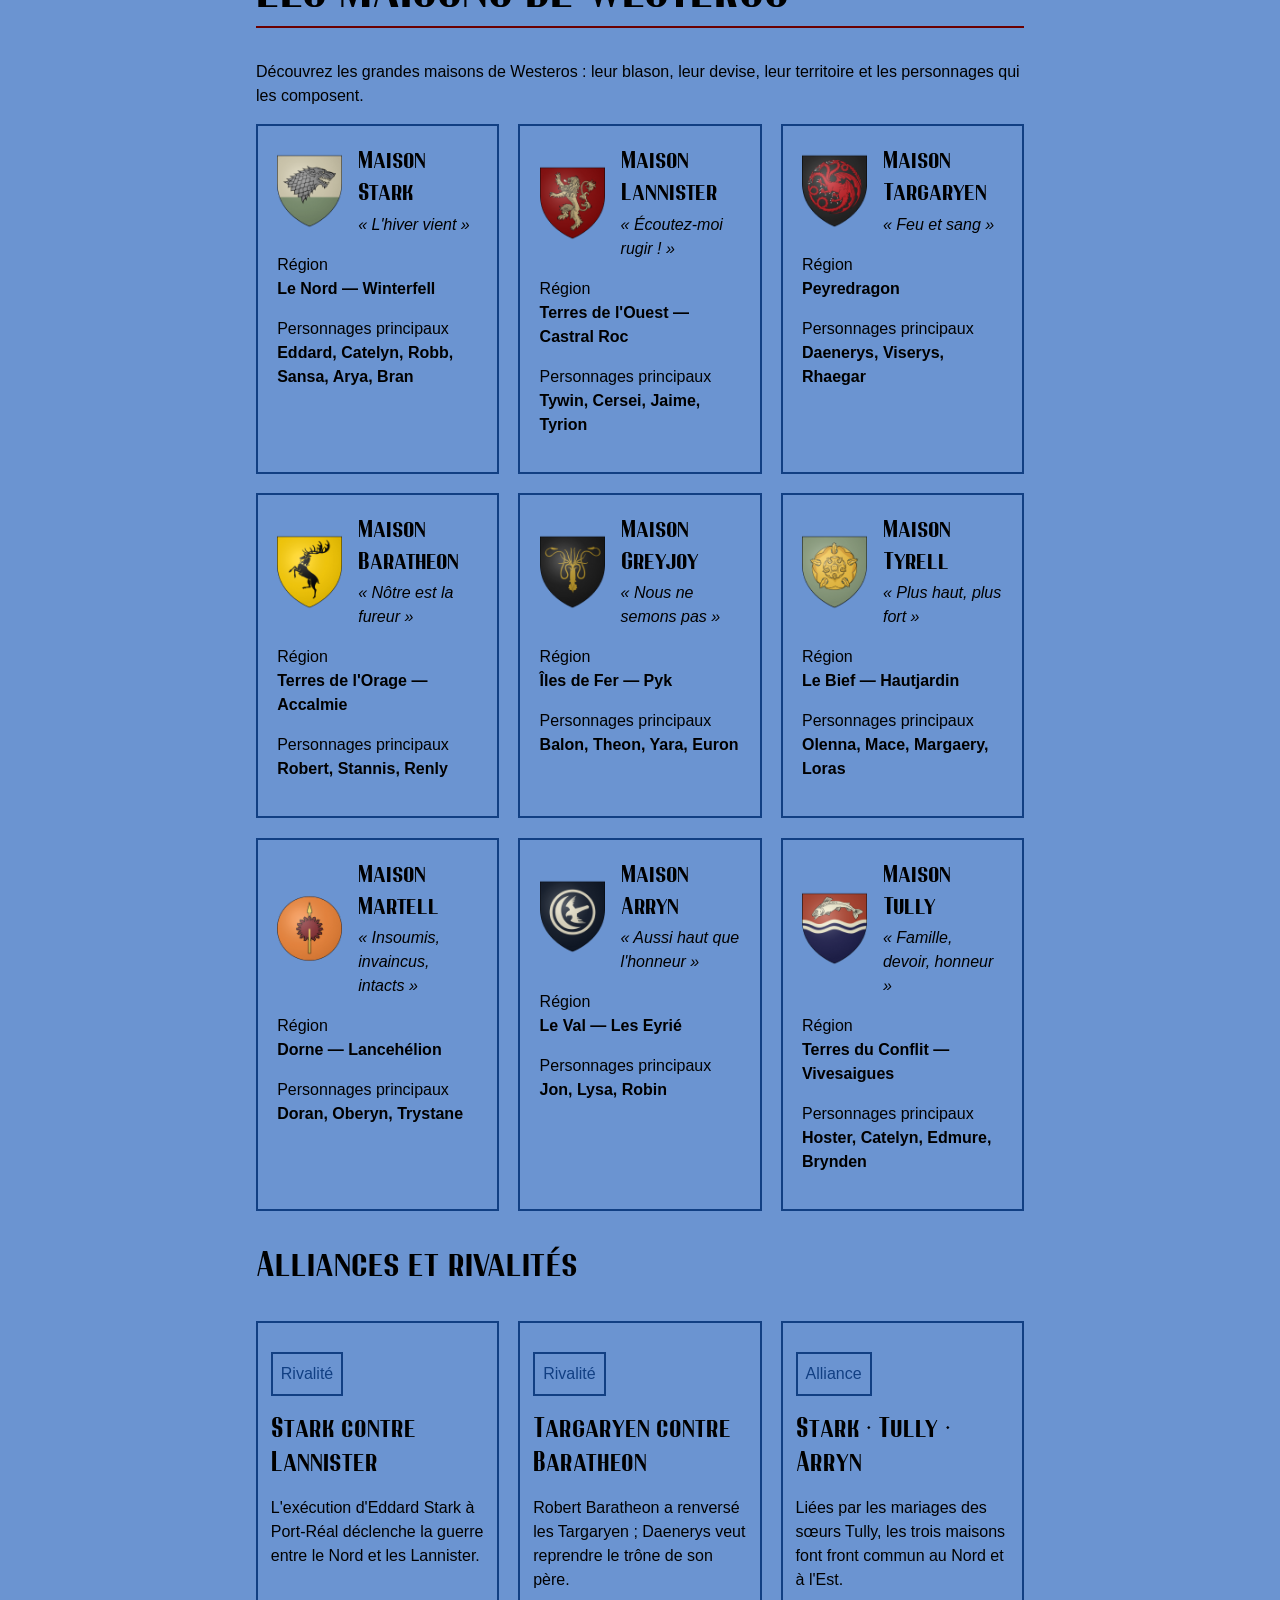
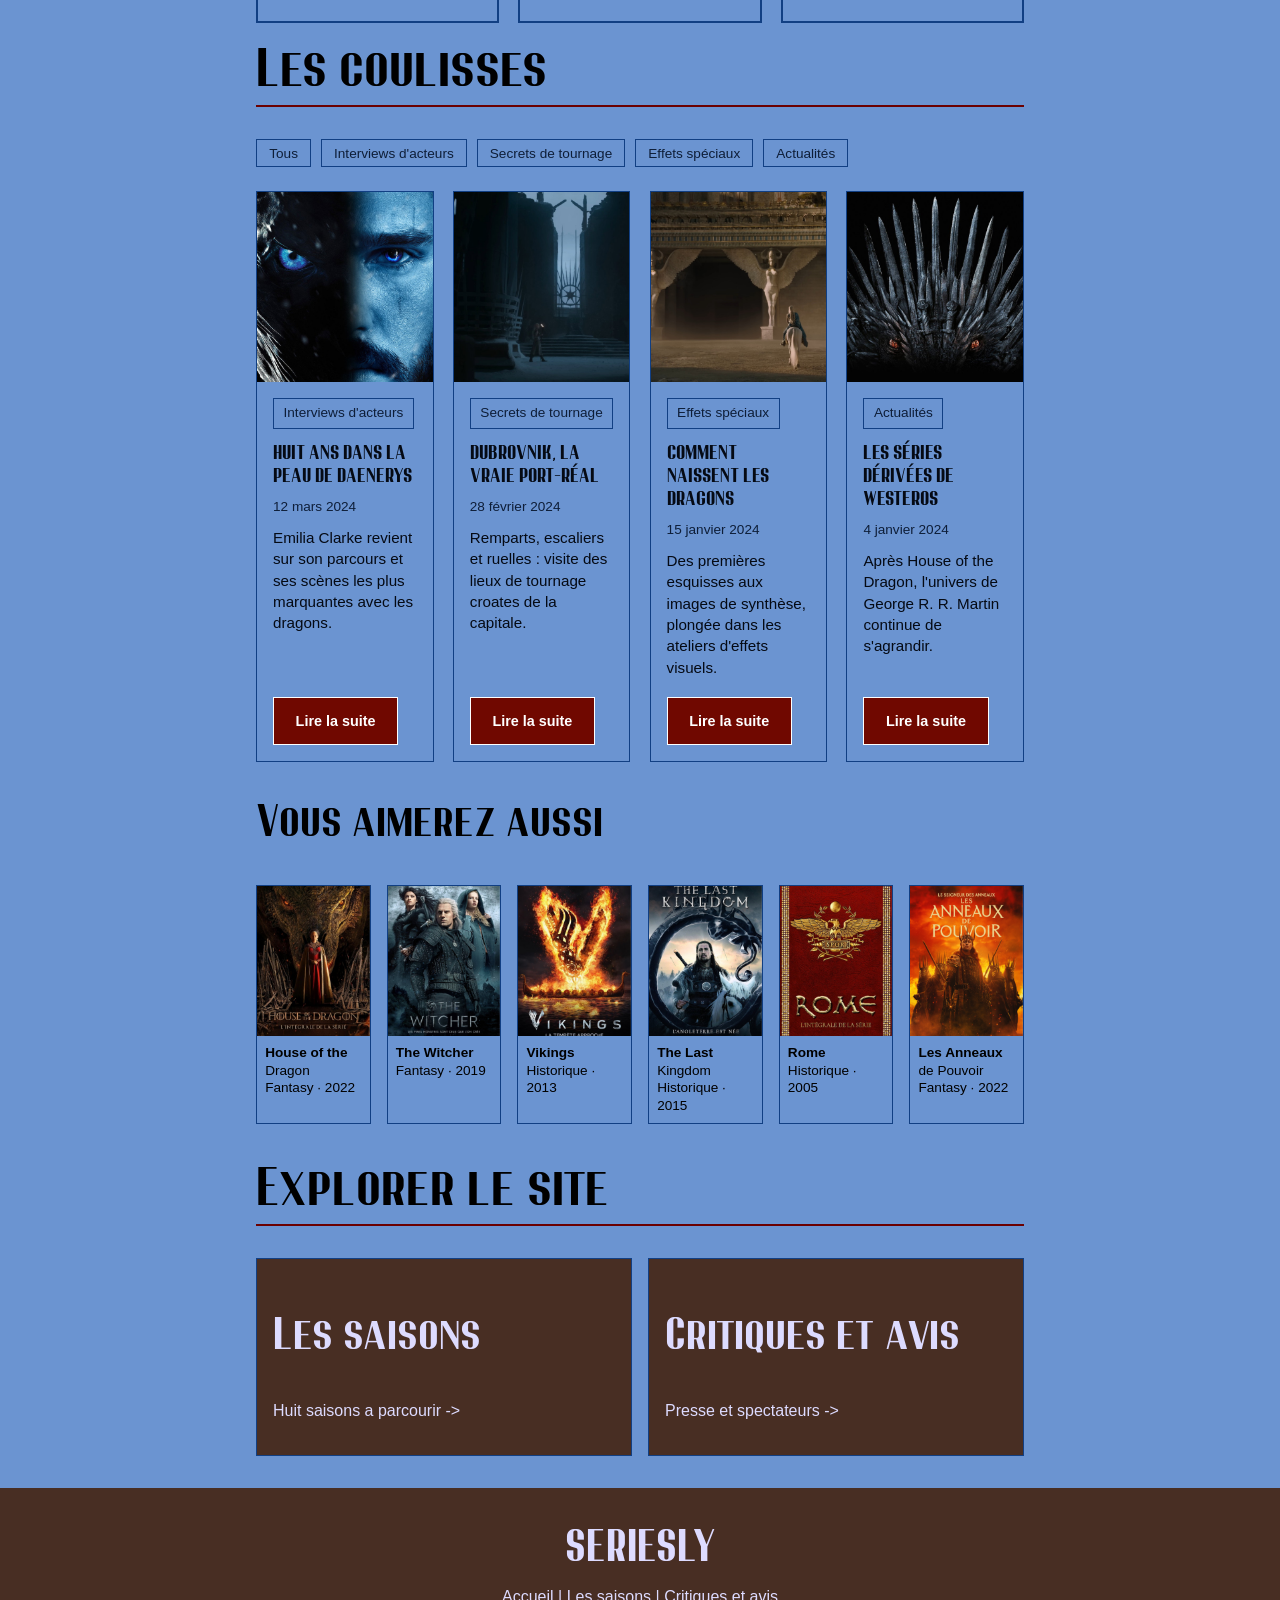
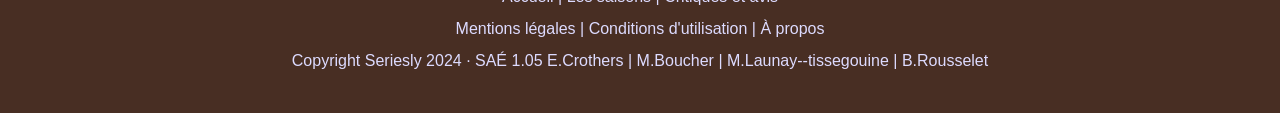
==== commit 7dfd2a8e: "Update navigation link for critiques and reviews" ====
--- a/index.html
+++ b/index.html
@@ -12,7 +12,7 @@
           <ul>
             <li><a href="#">Accueil</a></li>
             <li><a href="./listeSaison.html">Les saisons</a></li>
-            <li>Critiques et avis</li>
+            <li><a href="./Avis_et_critiques.html">Critiques et avis</a></li>
           </ul>
         </nav>
     </header>
